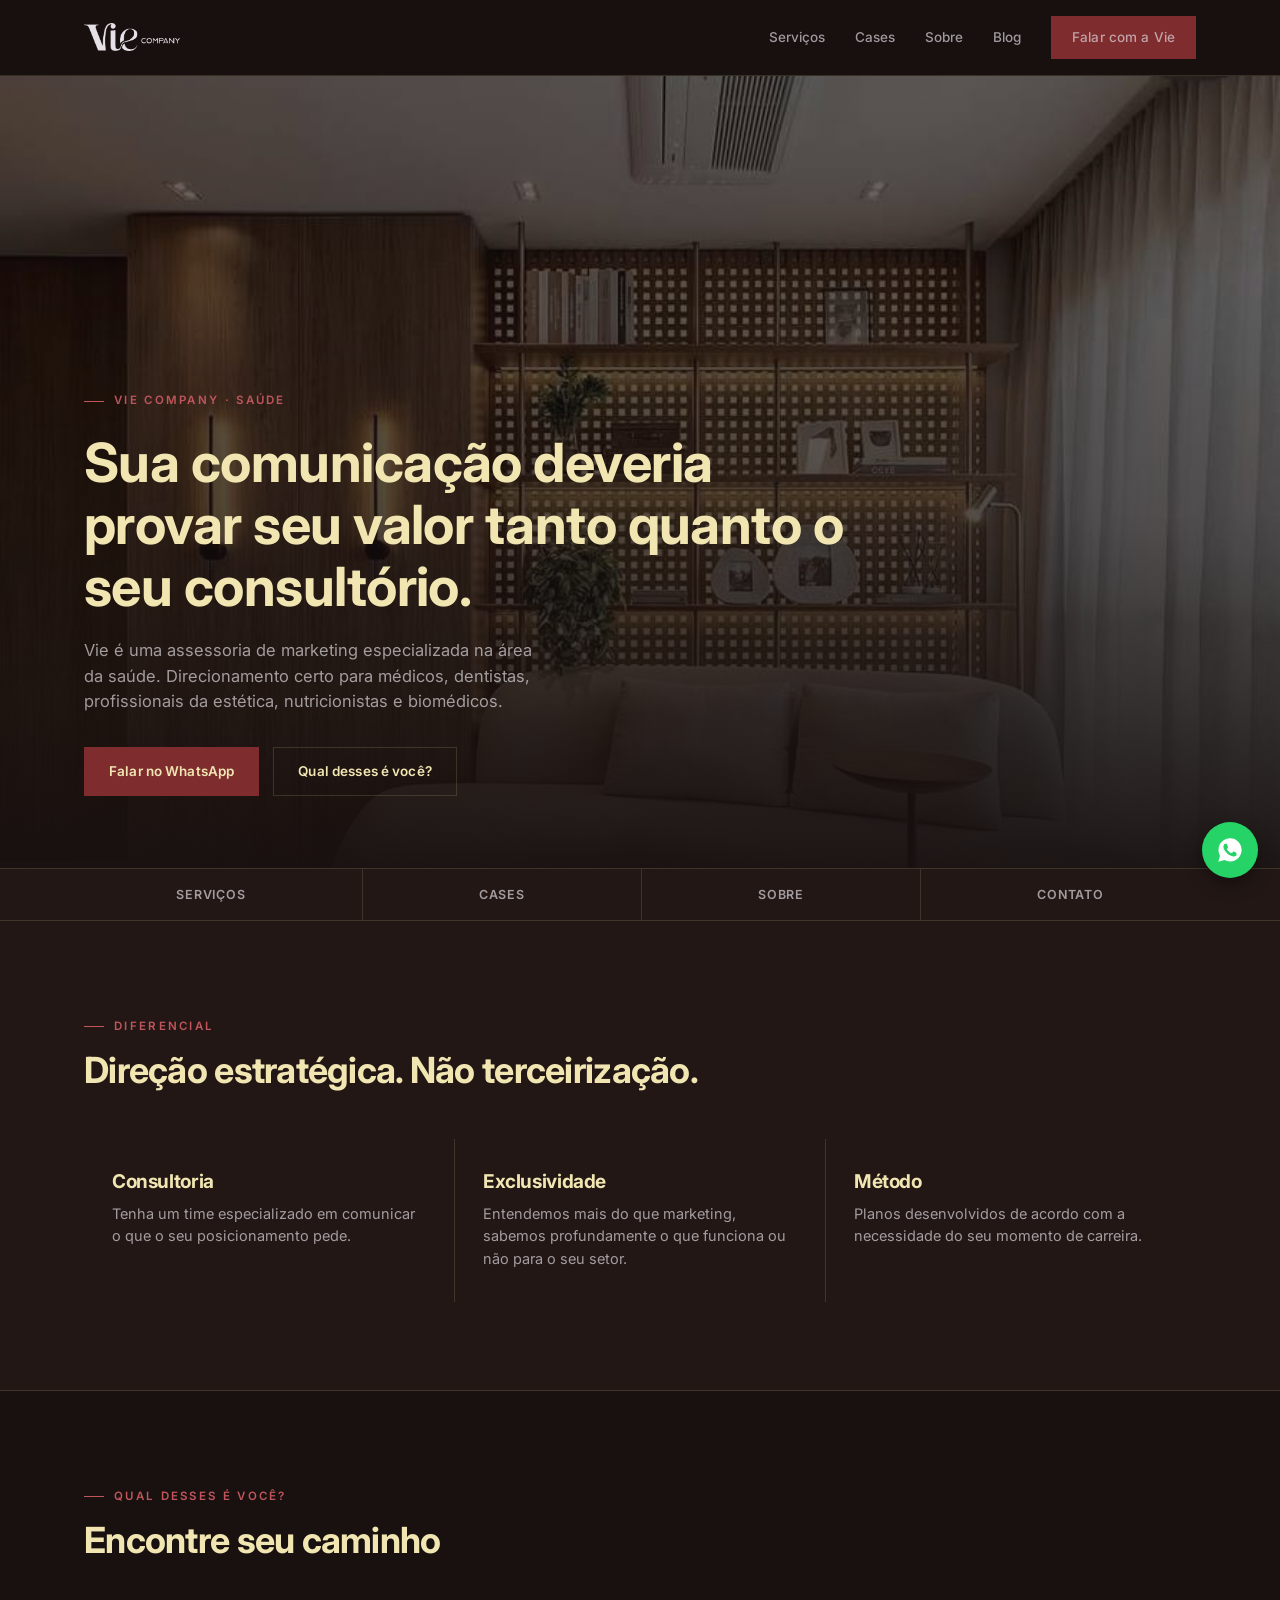
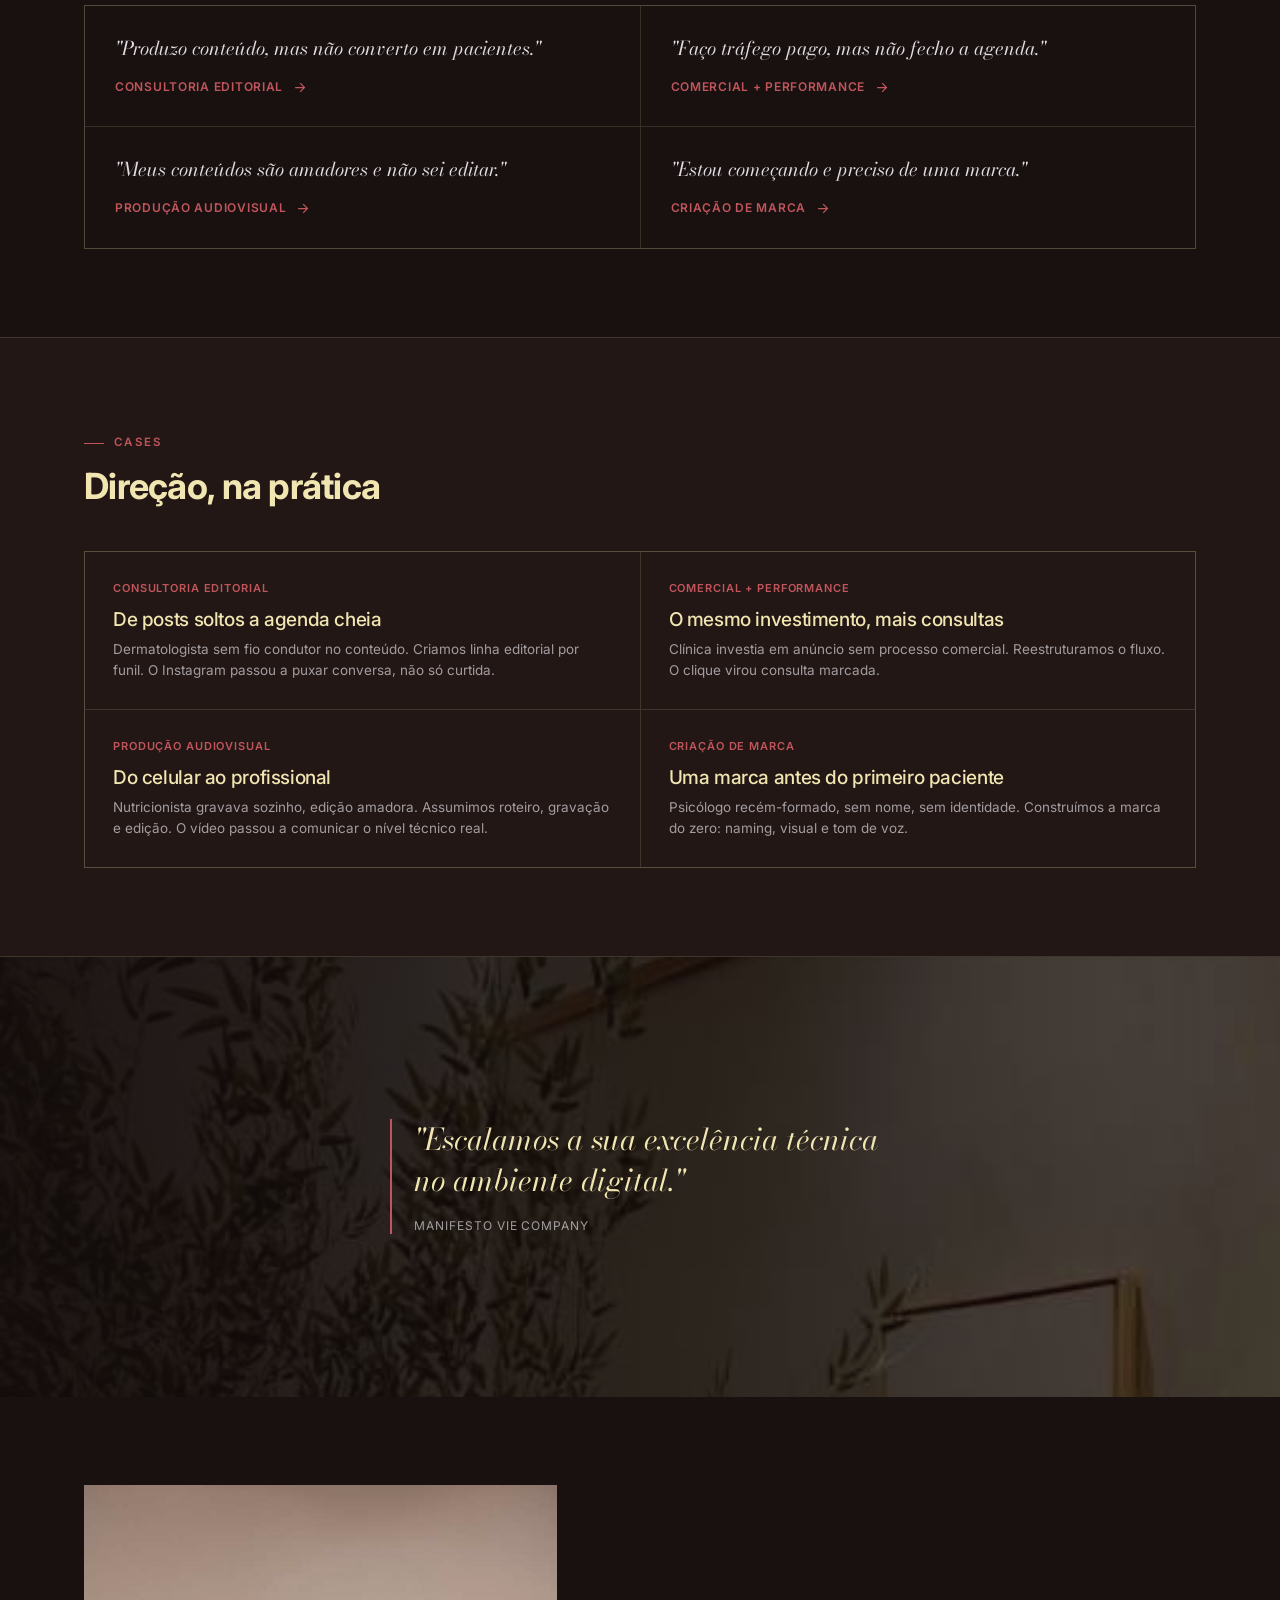
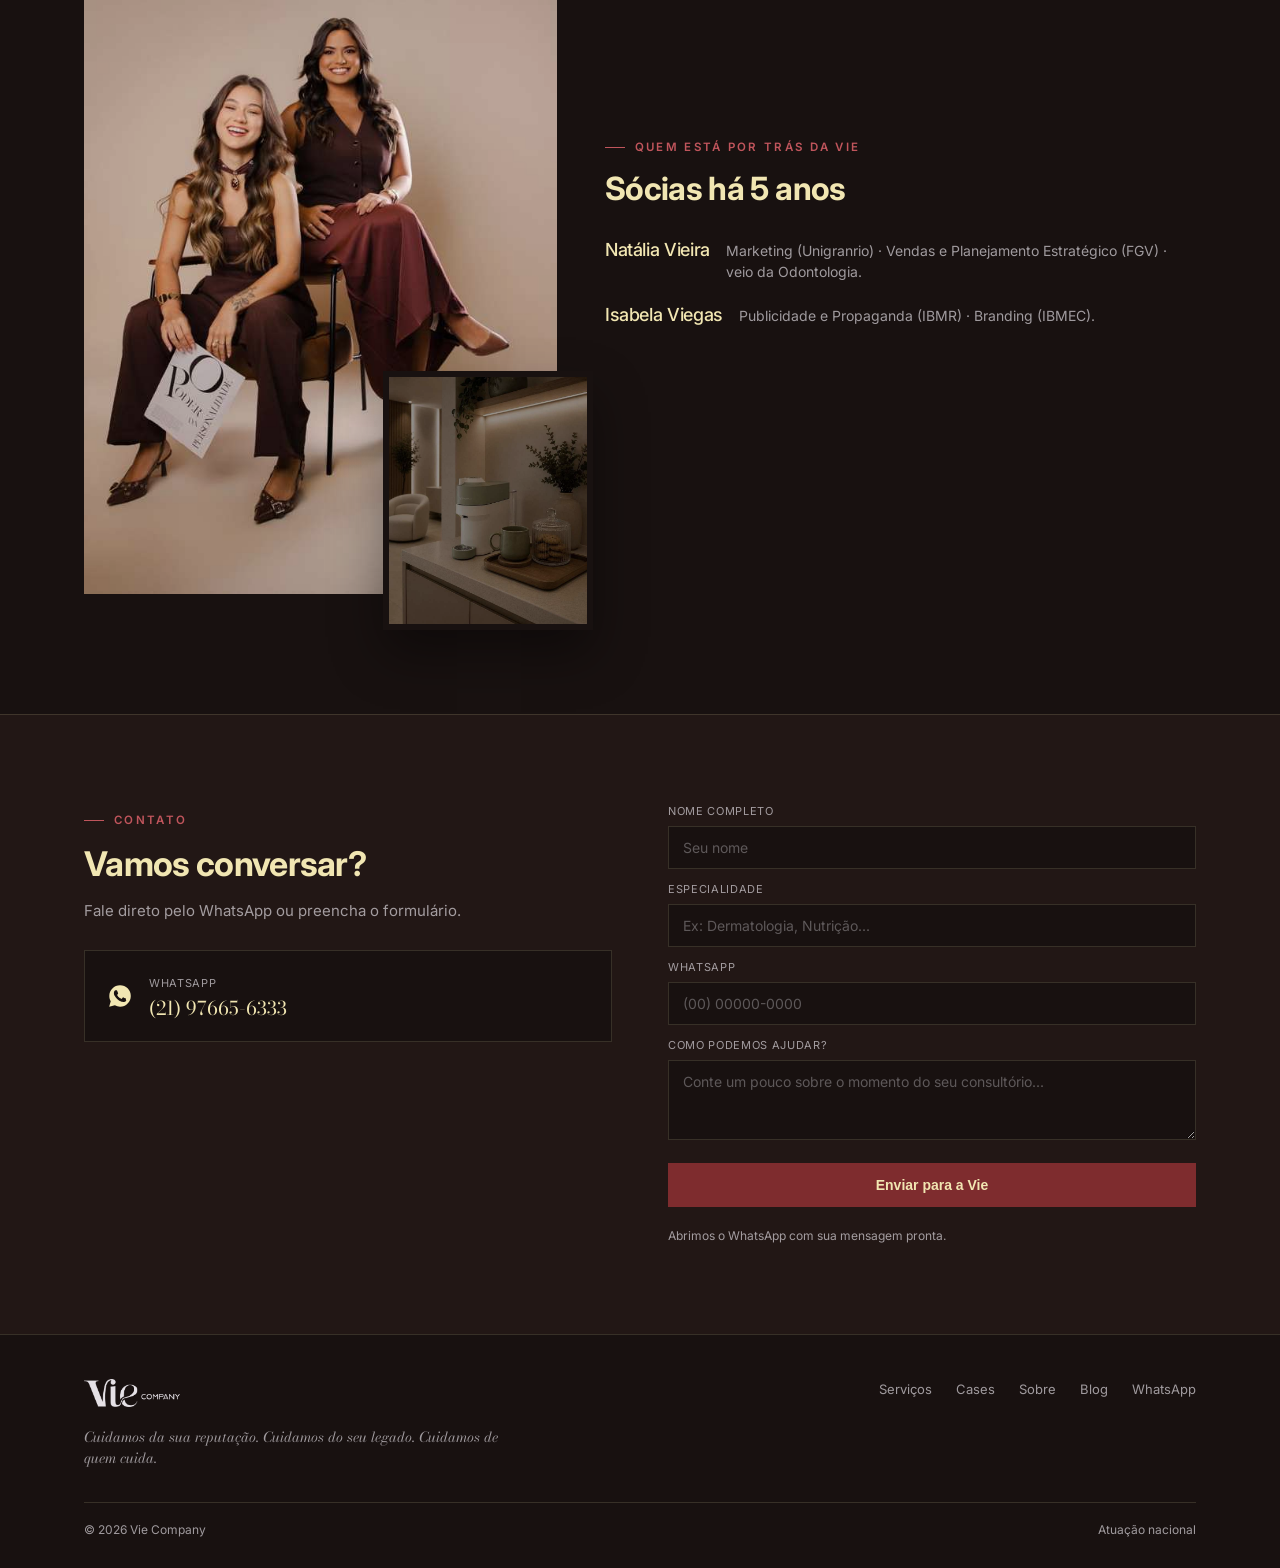
==== index.html @ 02eb1bff "Revise site copy: remove em dashes, update Home/AV service text - Remove every em dash across the si" ====
<!DOCTYPE html>
<html lang="pt-BR">
<head>
<meta charset="UTF-8">
<meta name="viewport" content="width=device-width, initial-scale=1.0">
<title>Vie Company | Comunicação Estratégica para Profissionais da Saúde</title>
<meta name="description" content="Assessoria de comunicação exclusiva para médicos, dentistas, nutricionistas e psicólogos. Personal branding, consultoria editorial, produção audiovisual e criação de marca.">
<link rel="preconnect" href="https://fonts.googleapis.com">
<link rel="preconnect" href="https://fonts.gstatic.com" crossorigin>
<link href="https://fonts.googleapis.com/css2?family=Bodoni+Moda:ital,opsz,wght@0,6..96,400;0,6..96,500;0,6..96,600;0,6..96,700;1,6..96,500&family=Inter:wght@400;500;600;700&display=swap" rel="stylesheet">
<link rel="stylesheet" href="assets/css/style.css">
</head>
<body>

<header>
  <nav class="nav">
    <a href="#top" class="logo"><img src="assets/logo-horizontal-branco.png" alt="Vie Company" style="height:28px;width:auto;display:block;"></a>
    <div class="nav-links" id="navLinks">
      <a href="#diagnose">Serviços</a>
      <a href="#cases">Cases</a>
      <a href="#sobre">Sobre</a>
      <a href="blog.html">Blog</a>
      <a href="#contato" class="btn btn-primary nav-cta">Falar com a Vie</a>
    </div>
    <button class="menu-toggle" id="menuToggle" aria-label="Abrir menu">
      <span></span><span></span><span></span>
    </button>
  </nav>
</header>

<section class="hero" id="top">
  <div class="wrap">
    <div class="hero-eyebrow eyebrow">Vie Company · Saúde</div>
    <h1>Sua comunicação deveria provar seu valor tanto quanto o seu consultório.</h1>
    <p class="lede">Vie é uma assessoria de marketing especializada na área da saúde. Direcionamento certo para médicos, dentistas, profissionais da estética, nutricionistas e biomédicos.</p>
    <div class="hero-actions">
      <a href="https://wa.me/5521976656333" class="btn btn-primary" target="_blank" rel="noopener">Falar no WhatsApp</a>
      <a href="#diagnose" class="btn btn-ghost">Qual desses é você?</a>
    </div>
  </div>
</section>

<nav class="quicknav">
  <div class="wrap">
    <a href="#diagnose">Serviços</a>
    <a href="#cases">Cases</a>
    <a href="#sobre">Sobre</a>
    <a href="#contato">Contato</a>
  </div>
</nav>

<section class="differential" id="diferencial">
  <div class="wrap">
    <div class="diff-head">
      <span class="eyebrow">Diferencial</span>
      <h2>Direção estratégica. Não terceirização.</h2>
    </div>
    <div class="pillars">
      <div class="pillar">
        <h3>Consultoria</h3>
        <p>Tenha um time especializado em comunicar o que o seu posicionamento pede.</p>
      </div>
      <div class="pillar">
        <h3>Exclusividade</h3>
        <p>Entendemos mais do que marketing, sabemos profundamente o que funciona ou não para o seu setor.</p>
      </div>
      <div class="pillar">
        <h3>Método</h3>
        <p>Planos desenvolvidos de acordo com a necessidade do seu momento de carreira.</p>
      </div>
    </div>
  </div>
</section>

<section class="diagnose" id="diagnose">
  <div class="wrap">
    <div class="section-head">
      <span class="eyebrow">Qual desses é você?</span>
      <h2>Encontre seu caminho</h2>
    </div>
    <div class="path-grid">
      <a href="consultoria-editorial.html" class="path-card">
        <p class="quote">"Produzo conteúdo, mas não converto em pacientes."</p>
        <span class="arrow-to">Consultoria Editorial
          <svg viewBox="0 0 24 24" fill="none" stroke="currentColor" stroke-width="2"><path d="M5 12h14M13 5l7 7-7 7"/></svg>
        </span>
      </a>
      <a href="gestao-comercial-performance.html" class="path-card">
        <p class="quote">"Faço tráfego pago, mas não fecho a agenda."</p>
        <span class="arrow-to">Comercial + Performance
          <svg viewBox="0 0 24 24" fill="none" stroke="currentColor" stroke-width="2"><path d="M5 12h14M13 5l7 7-7 7"/></svg>
        </span>
      </a>
      <a href="producao-audiovisual.html" class="path-card">
        <p class="quote">"Meus conteúdos são amadores e não sei editar."</p>
        <span class="arrow-to">Produção Audiovisual
          <svg viewBox="0 0 24 24" fill="none" stroke="currentColor" stroke-width="2"><path d="M5 12h14M13 5l7 7-7 7"/></svg>
        </span>
      </a>
      <a href="criacao-de-marca.html" class="path-card">
        <p class="quote">"Estou começando e preciso de uma marca."</p>
        <span class="arrow-to">Criação de Marca
          <svg viewBox="0 0 24 24" fill="none" stroke="currentColor" stroke-width="2"><path d="M5 12h14M13 5l7 7-7 7"/></svg>
        </span>
      </a>
    </div>
  </div>
</section>

<section class="cases" id="cases">
  <div class="wrap">
    <div class="section-head">
      <span class="eyebrow">Cases</span>
      <h2>Direção, na prática</h2>
    </div>
    <div class="case-grid">
      <div class="case-card">
        <span class="tag">Consultoria Editorial</span>
        <h4>De posts soltos a agenda cheia</h4>
        <p>Dermatologista sem fio condutor no conteúdo. Criamos linha editorial por funil. O Instagram passou a puxar conversa, não só curtida.</p>
      </div>
      <div class="case-card">
        <span class="tag">Comercial + Performance</span>
        <h4>O mesmo investimento, mais consultas</h4>
        <p>Clínica investia em anúncio sem processo comercial. Reestruturamos o fluxo. O clique virou consulta marcada.</p>
      </div>
      <div class="case-card">
        <span class="tag">Produção Audiovisual</span>
        <h4>Do celular ao profissional</h4>
        <p>Nutricionista gravava sozinho, edição amadora. Assumimos roteiro, gravação e edição. O vídeo passou a comunicar o nível técnico real.</p>
      </div>
      <div class="case-card">
        <span class="tag">Criação de Marca</span>
        <h4>Uma marca antes do primeiro paciente</h4>
        <p>Psicólogo recém-formado, sem nome, sem identidade. Construímos a marca do zero: naming, visual e tom de voz.</p>
      </div>
    </div>
  </div>
</section>

<section class="ambiente">
  <div class="wrap">
    <div class="ambiente-content">
      <blockquote>
        "Escalamos a sua excelência técnica no ambiente digital."
        <cite>Manifesto Vie Company</cite>
      </blockquote>
    </div>
  </div>
</section>

<section class="sobre" id="sobre">
  <div class="wrap">
    <div class="sobre-grid">
      <div class="sobre-photo">
        <img src="assets/natalia-isabela.jpg" alt="Natália Vieira e Isabela Viegas, sócias da Vie Company">
        <div class="sobre-accent">
          <img src="assets/ambiente-bancada.jpg" alt="Ambiente de acolhimento com identidade Vie">
        </div>
      </div>
      <div class="sobre-text">
        <span class="eyebrow">Quem está por trás da Vie</span>
        <h2>Sócias há 5 anos</h2>
        <div class="founder">
          <h3>Natália Vieira</h3>
          <p>Marketing (Unigranrio) · Vendas e Planejamento Estratégico (FGV) · veio da Odontologia.</p>
        </div>
        <div class="founder">
          <h3>Isabela Viegas</h3>
          <p>Publicidade e Propaganda (IBMR) · Branding (IBMEC).</p>
        </div>
      </div>
    </div>
  </div>
</section>

<section class="contato" id="contato">
  <div class="wrap">
    <div class="contato-grid">
      <div>
        <span class="eyebrow">Contato</span>
        <h2 style="margin-top:14px;">Vamos conversar?</h2>
        <p class="lede">Fale direto pelo WhatsApp ou preencha o formulário.</p>
        <a href="https://wa.me/5521976656333" target="_blank" rel="noopener" class="wa-box">
          <svg width="26" height="26" viewBox="0 0 24 24" fill="var(--cream)"><path d="M12.04 2C6.58 2 2.13 6.45 2.13 11.91c0 1.75.46 3.45 1.32 4.95L2 22l5.28-1.39c1.45.79 3.08 1.21 4.76 1.21h.01c5.46 0 9.91-4.45 9.91-9.91 0-2.65-1.03-5.14-2.9-7.01A9.816 9.816 0 0012.04 2zm5.83 14.05c-.24.68-1.4 1.32-1.94 1.4-.5.08-1.12.11-1.8-.11-.42-.13-.95-.31-1.65-.6-2.9-1.25-4.79-4.17-4.94-4.36-.14-.19-1.18-1.57-1.18-3 0-1.43.75-2.13 1.02-2.42.26-.29.57-.36.76-.36.19 0 .38 0 .55.01.18.01.41-.07.64.49.24.58.81 2 .88 2.15.07.15.11.32.02.51-.09.19-.14.31-.27.48-.14.17-.29.37-.41.5-.14.14-.28.3-.12.58.16.28.71 1.17 1.52 1.89 1.05.94 1.93 1.23 2.21 1.37.28.14.44.11.6-.07.16-.18.68-.79.87-1.06.18-.27.36-.22.6-.13.24.09 1.53.72 1.79.85.26.13.43.19.5.3.06.11.06.65-.18 1.32z"/></svg>
          <div><span class="label">WhatsApp</span><br><span class="num">(21) 97665-6333</span></div>
        </a>
      </div>
      <form id="contactForm">
        <div class="field"><label for="nome">Nome completo</label><input type="text" id="nome" placeholder="Seu nome" required></div>
        <div class="field"><label for="especialidade">Especialidade</label><input type="text" id="especialidade" placeholder="Ex: Dermatologia, Nutrição..."></div>
        <div class="field"><label for="whatsapp">WhatsApp</label><input type="tel" id="whatsapp" placeholder="(00) 00000-0000" required></div>
        <div class="field"><label for="mensagem">Como podemos ajudar?</label><textarea id="mensagem" placeholder="Conte um pouco sobre o momento do seu consultório..."></textarea></div>
        <button type="submit" class="submit-btn">Enviar para a Vie</button>
        <p class="form-note">Abrimos o WhatsApp com sua mensagem pronta.</p>
      </form>
    </div>
  </div>
</section>

<footer>
  <div class="wrap">
    <div class="footer-grid">
      <div>
        <a href="#top" class="logo"><img src="assets/logo-horizontal-branco.png" alt="Vie Company" style="height:28px;width:auto;display:block;"></a>
        <p class="footer-manifesto">Cuidamos da sua reputação. Cuidamos do seu legado. Cuidamos de quem cuida.</p>
      </div>
      <div class="footer-links">
        <a href="#diagnose">Serviços</a>
        <a href="#cases">Cases</a>
        <a href="#sobre">Sobre</a>
        <a href="blog.html">Blog</a>
        <a href="https://wa.me/5521976656333" target="_blank" rel="noopener">WhatsApp</a>
      </div>
    </div>
    <div class="footer-bottom">
      <span>© 2026 Vie Company</span>
      <span>Atuação nacional</span>
    </div>
  </div>
</footer>

<a href="https://wa.me/5521976656333" target="_blank" rel="noopener" class="wa-float" aria-label="Falar no WhatsApp">
  <svg width="28" height="28" viewBox="0 0 24 24" fill="#fff"><path d="M12.04 2C6.58 2 2.13 6.45 2.13 11.91c0 1.75.46 3.45 1.32 4.95L2 22l5.28-1.39c1.45.79 3.08 1.21 4.76 1.21h.01c5.46 0 9.91-4.45 9.91-9.91 0-2.65-1.03-5.14-2.9-7.01A9.816 9.816 0 0012.04 2zm5.83 14.05c-.24.68-1.4 1.32-1.94 1.4-.5.08-1.12.11-1.8-.11-.42-.13-.95-.31-1.65-.6-2.9-1.25-4.79-4.17-4.94-4.36-.14-.19-1.18-1.57-1.18-3 0-1.43.75-2.13 1.02-2.42.26-.29.57-.36.76-.36.19 0 .38 0 .55.01.18.01.41-.07.64.49.24.58.81 2 .88 2.15.07.15.11.32.02.51-.09.19-.14.31-.27.48-.14.17-.29.37-.41.5-.14.14-.28.3-.12.58.16.28.71 1.17 1.52 1.89 1.05.94 1.93 1.23 2.21 1.37.28.14.44.11.6-.07.16-.18.68-.79.87-1.06.18-.27.36-.22.6-.13.24.09 1.53.72 1.79.85.26.13.43.19.5.3.06.11.06.65-.18 1.32z"/></svg>
</a>

<script src="assets/js/main.js"></script>

</body>
</html>
---- assets/css/style.css ----
/* ==========================================================================
   Vie Company: Design System compartilhado
   Paleta, tipografia, header/footer e componentes reutilizados em todas
   as páginas do site. Ver Manual de Branding para referência de cores.
   ========================================================================== */

:root{
  --bg:#181110;
  --surface:#221715;
  --surface-2:#2B1C19;
  --wine:#7E2C2E;
  --terracotta:#8D3F22;
  --accent:#C0555C;
  --cream:#F1E6B2;
  --offwhite:#E0DCE1;
  --muted:rgba(224,220,225,.68);
  --hair:rgba(241,230,178,.14);
}
*{margin:0;padding:0;box-sizing:border-box;}
html{scroll-behavior:smooth;}
body{
  font-family:'Inter',sans-serif;
  color:var(--offwhite);
  background:var(--bg);
  line-height:1.55;
  -webkit-font-smoothing:antialiased;
}
a{color:inherit;text-decoration:none;}
a:focus-visible,button:focus-visible,input:focus-visible,textarea:focus-visible{outline:2px solid var(--accent);outline-offset:2px;}
img{max-width:100%;display:block;}
.wrap{max-width:1160px;margin:0 auto;padding:0 24px;}
h1,h2,h3,h4{font-family:'Inter',sans-serif;font-weight:700;letter-spacing:-.02em;line-height:1.15;color:var(--cream);}
.eyebrow{
  font-family:'Inter',sans-serif;font-size:11.5px;letter-spacing:.2em;text-transform:uppercase;
  color:var(--accent);font-weight:600;display:inline-flex;align-items:center;gap:10px;
}
.eyebrow::before{content:'';width:20px;height:1px;background:var(--accent);display:inline-block;}

/* HEADER */
header{
  position:sticky;top:0;z-index:50;
  background:rgba(24,17,16,.85);
  backdrop-filter:blur(10px);
  border-bottom:1px solid var(--hair);
}
.nav{display:flex;align-items:center;justify-content:space-between;padding:16px 24px;max-width:1160px;margin:0 auto;}
.logo{display:flex;align-items:baseline;gap:8px;font-family:'Bodoni Moda',serif;font-size:24px;font-weight:600;color:var(--cream);}
.logo span{color:var(--accent);}
.logo .company{font-family:'Inter',sans-serif;font-size:10px;font-weight:600;letter-spacing:.16em;text-transform:uppercase;color:var(--muted);position:relative;top:1px;}
.nav-links{display:flex;gap:30px;align-items:center;}
.nav-links a{font-size:13.5px;font-weight:500;color:var(--muted);transition:color .2s;}
.nav-links a:hover{color:var(--cream);}
.btn{display:inline-flex;align-items:center;gap:8px;padding:13px 24px;font-weight:600;font-size:13.5px;transition:all .25s ease;border:1px solid transparent;cursor:pointer;letter-spacing:.01em;}
.btn-primary{background:var(--wine);color:var(--cream);}
.btn-primary:hover{background:var(--accent);}
.btn-ghost{border-color:var(--hair);color:var(--cream);}
.btn-ghost:hover{border-color:var(--accent);background:rgba(192,85,92,.08);}
.nav-cta{padding:10px 20px;font-size:12.5px;}
.menu-toggle{display:none;background:none;border:none;cursor:pointer;padding:8px;}
.menu-toggle span{display:block;width:22px;height:2px;background:var(--cream);margin:5px 0;}

/* HERO (home) */
.hero{
  position:relative;
  min-height:88vh;
  display:flex;align-items:flex-end;
  padding:64px 0 72px;
  background-image:linear-gradient(180deg, rgba(24,17,16,.35) 0%, rgba(24,17,16,.55) 55%, rgba(24,17,16,.96) 100%), url('../ambiente-sofa.jpg');
  background-size:cover;background-position:center 25%;
}
.hero .wrap{position:relative;z-index:2;width:100%;}
.hero-eyebrow{margin-bottom:22px;}
.hero h1{font-size:clamp(32px,5.4vw,54px);max-width:780px;letter-spacing:-.01em;}
.hero .lede{max-width:460px;font-size:16.5px;color:var(--muted);margin:20px 0 32px;}
.hero-actions{display:flex;gap:14px;flex-wrap:wrap;}

.quicknav{border-top:1px solid var(--hair);border-bottom:1px solid var(--hair);background:var(--surface);}
.quicknav .wrap{display:flex;overflow-x:auto;gap:0;padding:0;}
.quicknav a{
  flex:1 1 auto;white-space:nowrap;
  padding:16px 22px;font-size:12.5px;font-weight:600;letter-spacing:.06em;text-transform:uppercase;
  color:var(--muted);border-right:1px solid var(--hair);text-align:center;transition:color .2s, background .2s;
}
.quicknav a:last-child{border-right:none;}
.quicknav a:hover{color:var(--cream);background:rgba(241,230,178,.04);}

/* DIFFERENTIAL */
.differential{
  position:relative;padding:88px 0;
  background:var(--surface);
  border-bottom:1px solid var(--hair);
}
.diff-head{max-width:640px;margin-bottom:48px;}
.diff-head h2{font-size:clamp(26px,4vw,36px);margin-top:14px;}
.pillars{display:grid;grid-template-columns:repeat(3,1fr);gap:1px;background:var(--hair);}
.pillar{background:var(--surface);padding:32px 28px;}
.pillar h3{font-size:19px;color:var(--cream);margin-bottom:10px;}
.pillar p{font-size:14.5px;color:var(--muted);}

/* QUAL DESSES / SEÇÃO DE ESCOLHA */
.diagnose{padding:88px 0;background:var(--bg);}
.section-head{max-width:600px;margin-bottom:44px;}
.section-head h2{font-size:clamp(26px,4vw,36px);margin-top:14px;}
.path-grid{display:grid;grid-template-columns:1fr 1fr;gap:1px;background:var(--hair);border:1px solid var(--hair);}
.path-card{background:var(--bg);padding:30px;transition:background .25s;display:flex;flex-direction:column;gap:16px;}
.path-card:hover{background:var(--surface);}
.path-card .quote{font-family:'Bodoni Moda',serif;font-size:19px;font-style:italic;color:var(--offwhite);line-height:1.35;}
.path-card .arrow-to{display:flex;align-items:center;gap:9px;font-size:12px;font-weight:600;letter-spacing:.06em;text-transform:uppercase;color:var(--accent);margin-top:auto;}
.path-card .arrow-to svg{width:15px;height:15px;transition:transform .2s;}
.path-card:hover .arrow-to svg{transform:translateX(4px);}

/* CASES */
.cases{background:var(--surface);padding:88px 0;border-top:1px solid var(--hair);border-bottom:1px solid var(--hair);}
.case-grid{display:grid;grid-template-columns:repeat(2,1fr);gap:1px;background:var(--hair);border:1px solid var(--hair);}
.case-card{background:var(--surface);padding:28px;}
.case-card .tag{font-size:11px;font-weight:600;letter-spacing:.08em;text-transform:uppercase;color:var(--accent);margin-bottom:12px;display:block;}
.case-card h4{font-size:19px;color:var(--cream);margin-bottom:8px;font-weight:500;}
.case-card p{font-size:13.5px;color:var(--muted);}

/* AMBIENTE (citação / manifesto) */
.ambiente{
  position:relative;min-height:440px;display:flex;align-items:center;padding:80px 0;
  background-image:linear-gradient(90deg, rgba(20,13,12,.88) 0%, rgba(20,13,12,.6) 55%, rgba(20,13,12,.25) 100%), url('../ambiente-oliveira.jpg');
  background-size:cover;background-position:center 25%;
}
.ambiente-content{max-width:500px;}
.ambiente blockquote{font-family:'Bodoni Moda',serif;font-style:italic;font-size:clamp(22px,3.2vw,30px);color:var(--cream);line-height:1.35;border-left:2px solid var(--accent);padding-left:22px;}
.ambiente cite{display:block;margin-top:18px;font-style:normal;font-family:'Inter',sans-serif;font-size:12px;letter-spacing:.08em;text-transform:uppercase;color:var(--muted);}

/* SOBRE */
.sobre{padding:88px 0 120px;background:var(--bg);}
.sobre-grid{display:grid;grid-template-columns:0.8fr 1fr;gap:48px;align-items:center;}
.sobre-photo{position:relative;}
.sobre-photo > img{filter:sepia(6%) saturate(90%) brightness(.96);}
.sobre-text h2{font-size:clamp(24px,3.6vw,32px);margin:14px 0 32px;}
.founder{margin-bottom:22px;display:flex;gap:16px;align-items:baseline;flex-wrap:wrap;}
.founder h3{font-size:18px;color:var(--cream);font-weight:500;white-space:nowrap;}
.founder p{font-size:14px;color:var(--muted);margin:0;flex:1 1 260px;}
.sobre-accent{
  position:absolute;right:-36px;bottom:-36px;z-index:2;
  width:52%;max-width:210px;overflow:hidden;
  border:6px solid var(--bg);box-shadow:0 24px 48px rgba(0,0,0,.4);
}
.sobre-accent img{filter:sepia(4%) saturate(88%) brightness(.92);}

/* CONTATO */
.contato{background:var(--surface);padding:88px 0;border-top:1px solid var(--hair);}
.contato-grid{display:grid;grid-template-columns:1fr 1fr;gap:56px;}
.contato h2{font-size:clamp(26px,4vw,34px);}
.contato .lede{color:var(--muted);margin:16px 0 28px;max-width:420px;font-size:15px;}
.wa-box{display:flex;align-items:center;gap:16px;background:var(--bg);border:1px solid var(--hair);padding:18px 22px;margin-bottom:14px;}
.wa-box .num{font-family:'Bodoni Moda',serif;font-size:19px;color:var(--cream);}
.wa-box .label{font-size:11px;color:var(--muted);text-transform:uppercase;letter-spacing:.06em;}

form{display:grid;gap:12px;}
.field label{font-size:11px;text-transform:uppercase;letter-spacing:.06em;color:var(--muted);display:block;margin-bottom:6px;}
.field input,.field textarea{width:100%;padding:12px 14px;background:var(--bg);border:1px solid var(--hair);color:var(--offwhite);font-family:'Inter',sans-serif;font-size:14px;}
.field textarea{resize:vertical;min-height:80px;}
.field input::placeholder,.field textarea::placeholder{color:rgba(224,220,225,.35);}
.submit-btn{background:var(--wine);color:var(--cream);border:none;padding:14px 24px;font-weight:600;font-size:14px;cursor:pointer;margin-top:4px;transition:background .2s;}
.submit-btn:hover{background:var(--accent);}
.form-note{font-size:12px;color:var(--muted);margin-top:8px;}

/* FOOTER */
footer{padding:44px 0 28px;background:var(--bg);border-top:1px solid var(--hair);}
.footer-grid{display:flex;justify-content:space-between;align-items:flex-start;flex-wrap:wrap;gap:24px;}
.footer-links{display:flex;gap:24px;flex-wrap:wrap;}
.footer-links a{font-size:13px;color:var(--muted);}
.footer-links a:hover{color:var(--cream);}
.footer-manifesto{margin-top:20px;font-family:'Bodoni Moda',serif;font-style:italic;font-size:14px;color:var(--muted);max-width:440px;}
.footer-bottom{margin-top:32px;padding-top:18px;border-top:1px solid var(--hair);font-size:12px;color:var(--muted);display:flex;justify-content:space-between;flex-wrap:wrap;gap:8px;}

.wa-float{position:fixed;bottom:22px;right:22px;z-index:60;background:#25D366;color:#fff;width:56px;height:56px;border-radius:50%;display:flex;align-items:center;justify-content:center;box-shadow:0 6px 18px rgba(0,0,0,.35);transition:transform .2s;}
.wa-float:hover{transform:scale(1.08);}

/* ==========================================================================
   PÁGINAS DE SERVIÇO (consultoria, comercial, audiovisual, marca)
   ========================================================================== */
.service-hero{
  position:relative;padding:150px 0 72px;background:var(--surface);
  border-bottom:1px solid var(--hair);
  background-image:
    linear-gradient(180deg, rgba(24,17,16,.55) 0%, rgba(24,17,16,.88) 100%),
    repeating-linear-gradient(90deg, rgba(241,230,178,.05) 0px, rgba(241,230,178,.05) 1px, transparent 1px, transparent 26px);
}
.service-hero .quote{
  font-family:'Inter',sans-serif;font-weight:700;letter-spacing:-.02em;color:var(--cream);
  font-size:clamp(24px,3.6vw,34px);max-width:760px;line-height:1.25;margin:18px 0 20px;
}
.service-hero .lede{max-width:480px;font-size:16px;color:var(--muted);margin-bottom:32px;}

.service-block{padding:80px 0;background:var(--bg);border-bottom:1px solid var(--hair);}
.service-block.alt{background:var(--surface);}
.service-block-head{max-width:600px;margin-bottom:40px;}
.service-block-head h2{font-size:clamp(24px,3.4vw,32px);margin-top:14px;}
.service-block-head p{color:var(--muted);font-size:15px;margin-top:12px;max-width:520px;}

.service-steps{display:grid;grid-template-columns:repeat(3,1fr);gap:1px;background:var(--hair);border:1px solid var(--hair);}
.service-step{background:var(--bg);padding:30px 26px;}
.service-block.alt .service-step{background:var(--surface);}
.service-step .num{font-family:'Bodoni Moda',serif;color:var(--accent);font-size:14px;display:block;margin-bottom:14px;}
.service-step h3{font-size:18px;margin-bottom:8px;}
.service-step p{font-size:14px;color:var(--muted);}

.service-list{display:grid;gap:1px;background:var(--hair);border:1px solid var(--hair);}
.service-list-item{background:var(--bg);padding:22px 26px;display:flex;gap:20px;align-items:baseline;}
.service-block.alt .service-list-item{background:var(--surface);}
.service-list-item h4{font-size:16.5px;color:var(--cream);font-weight:500;flex:0 0 220px;}
.service-list-item p{font-size:14px;color:var(--muted);}

.service-case{
  background:var(--surface);border:1px solid var(--hair);padding:36px;max-width:640px;
}
.service-case .tag{font-size:11px;font-weight:600;letter-spacing:.08em;text-transform:uppercase;color:var(--accent);margin-bottom:12px;display:block;}
.service-case h4{font-size:20px;color:var(--cream);margin-bottom:10px;font-weight:500;}
.service-case p{font-size:14.5px;color:var(--muted);}

.final-cta{
  padding:84px 0;text-align:center;background:var(--surface);
  border-bottom:1px solid var(--hair);
}
.final-cta h2{font-size:clamp(24px,3.6vw,32px);margin-bottom:16px;}
.final-cta p{color:var(--muted);max-width:440px;margin:0 auto 30px;font-size:15px;}
.final-cta .btn{margin:0 auto;}

/* ==========================================================================
   BLOG
   ========================================================================== */
.blog-hero{padding:150px 0 64px;background:var(--surface);border-bottom:1px solid var(--hair);}
.blog-hero .lede{max-width:480px;color:var(--muted);font-size:16px;margin-top:16px;}

.blog-topics{padding:80px 0;background:var(--bg);}
.topic-grid{display:grid;grid-template-columns:repeat(3,1fr);gap:1px;background:var(--hair);border:1px solid var(--hair);}
.topic-card{background:var(--bg);padding:30px 26px;}
.topic-card .stage{font-size:11px;font-weight:600;letter-spacing:.08em;text-transform:uppercase;color:var(--accent);margin-bottom:14px;display:block;}
.topic-card h3{font-size:18px;margin-bottom:12px;}
.topic-card ul{list-style:none;display:grid;gap:8px;}
.topic-card li{font-size:13.5px;color:var(--muted);padding-left:14px;position:relative;}
.topic-card li::before{content:'•';position:absolute;left:0;color:var(--accent);}

.blog-empty{padding:0 0 88px;background:var(--bg);}
.blog-empty-box{border:1px solid var(--hair);padding:48px;text-align:center;max-width:560px;margin:0 auto;}
.blog-empty-box h3{font-size:20px;margin-bottom:12px;}
.blog-empty-box p{color:var(--muted);font-size:14.5px;margin-bottom:24px;}

/* ==========================================================================
   RESPONSIVO
   ========================================================================== */
@media (max-width:1024px){
  .pillars{grid-template-columns:1fr;}
  .path-grid{grid-template-columns:1fr;}
  .case-grid{grid-template-columns:1fr;}
  .service-steps{grid-template-columns:1fr;}
  .topic-grid{grid-template-columns:1fr;}
}
@media (max-width:860px){
  .nav-links{position:fixed;top:64px;left:0;right:0;background:var(--surface);flex-direction:column;align-items:flex-start;padding:22px 24px;gap:18px;border-bottom:1px solid var(--hair);transform:translateY(-150%);transition:transform .3s;}
  .nav-links.open{transform:translateY(0);}
  .nav-links a.btn{width:100%;justify-content:center;}
  .menu-toggle{display:block;}
  .hero{min-height:78vh;padding:48px 0 56px;}
  .hero-actions .btn{flex:1 1 auto;justify-content:center;text-align:center;}
  .quicknav a{padding:14px 16px;font-size:11.5px;}
  .differential,.diagnose,.cases,.sobre,.contato{padding:56px 0;}
  .sobre-grid{grid-template-columns:1fr;gap:44px;}
  .sobre-photo{max-width:320px;margin:0 auto;}
  .sobre-accent{width:56%;max-width:170px;right:-20px;bottom:-32px;border-width:5px;}
  .contato-grid{grid-template-columns:1fr;gap:36px;}
  .ambiente{min-height:auto;padding:56px 0;background-position:center 15%;}
  .ambiente blockquote{font-size:21px;padding-left:16px;}
  .footer-grid{flex-direction:column;}
  .service-hero{padding:120px 0 56px;}
  .service-block{padding:56px 0;}
  .service-list-item{flex-direction:column;gap:8px;}
  .service-list-item h4{flex:none;}
  .blog-hero{padding:120px 0 48px;}
  .blog-topics{padding:56px 0;}
}
@media (max-width:420px){
  .wrap{padding:0 18px;}
  .nav{padding:14px 18px;}
  .hero-actions{flex-direction:column;}
  .hero-actions .btn{width:100%;}
}
@media (prefers-reduced-motion:reduce){
  html{scroll-behavior:auto;}
  *{transition:none!important;}
}
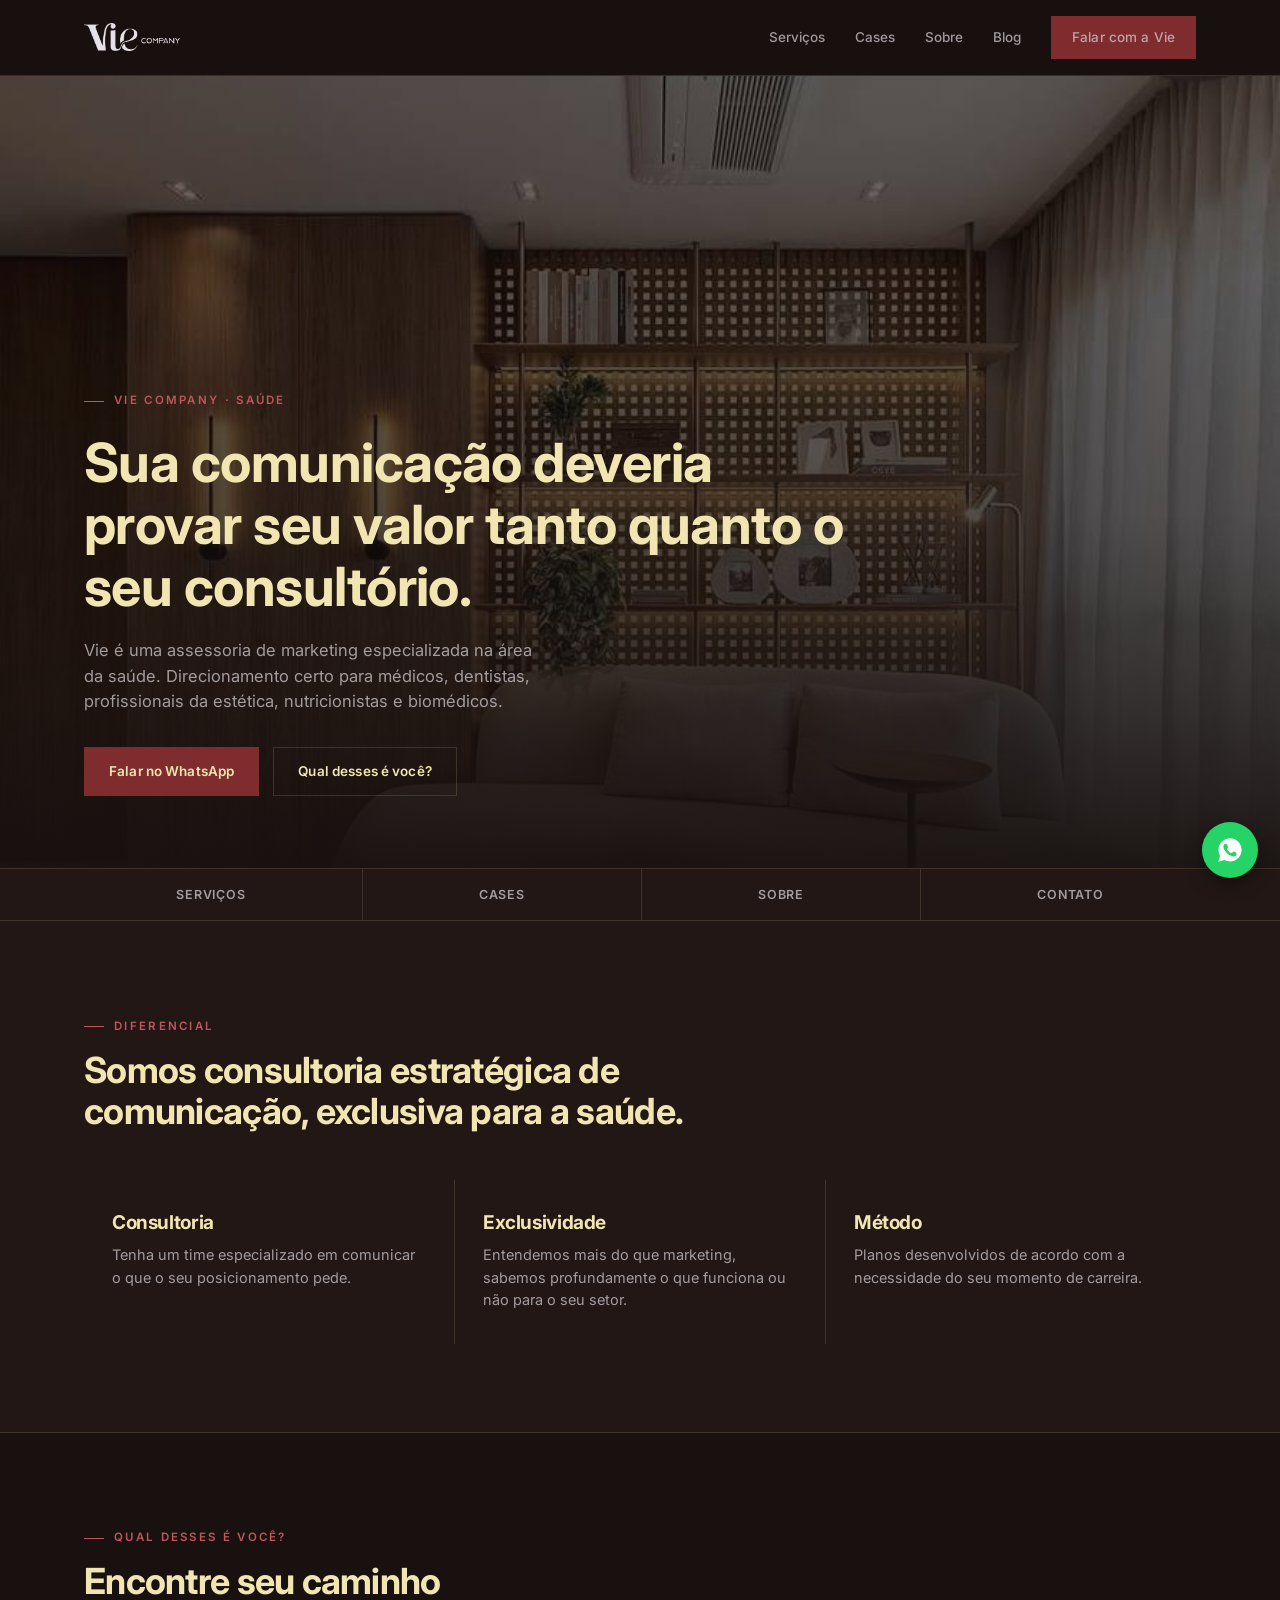
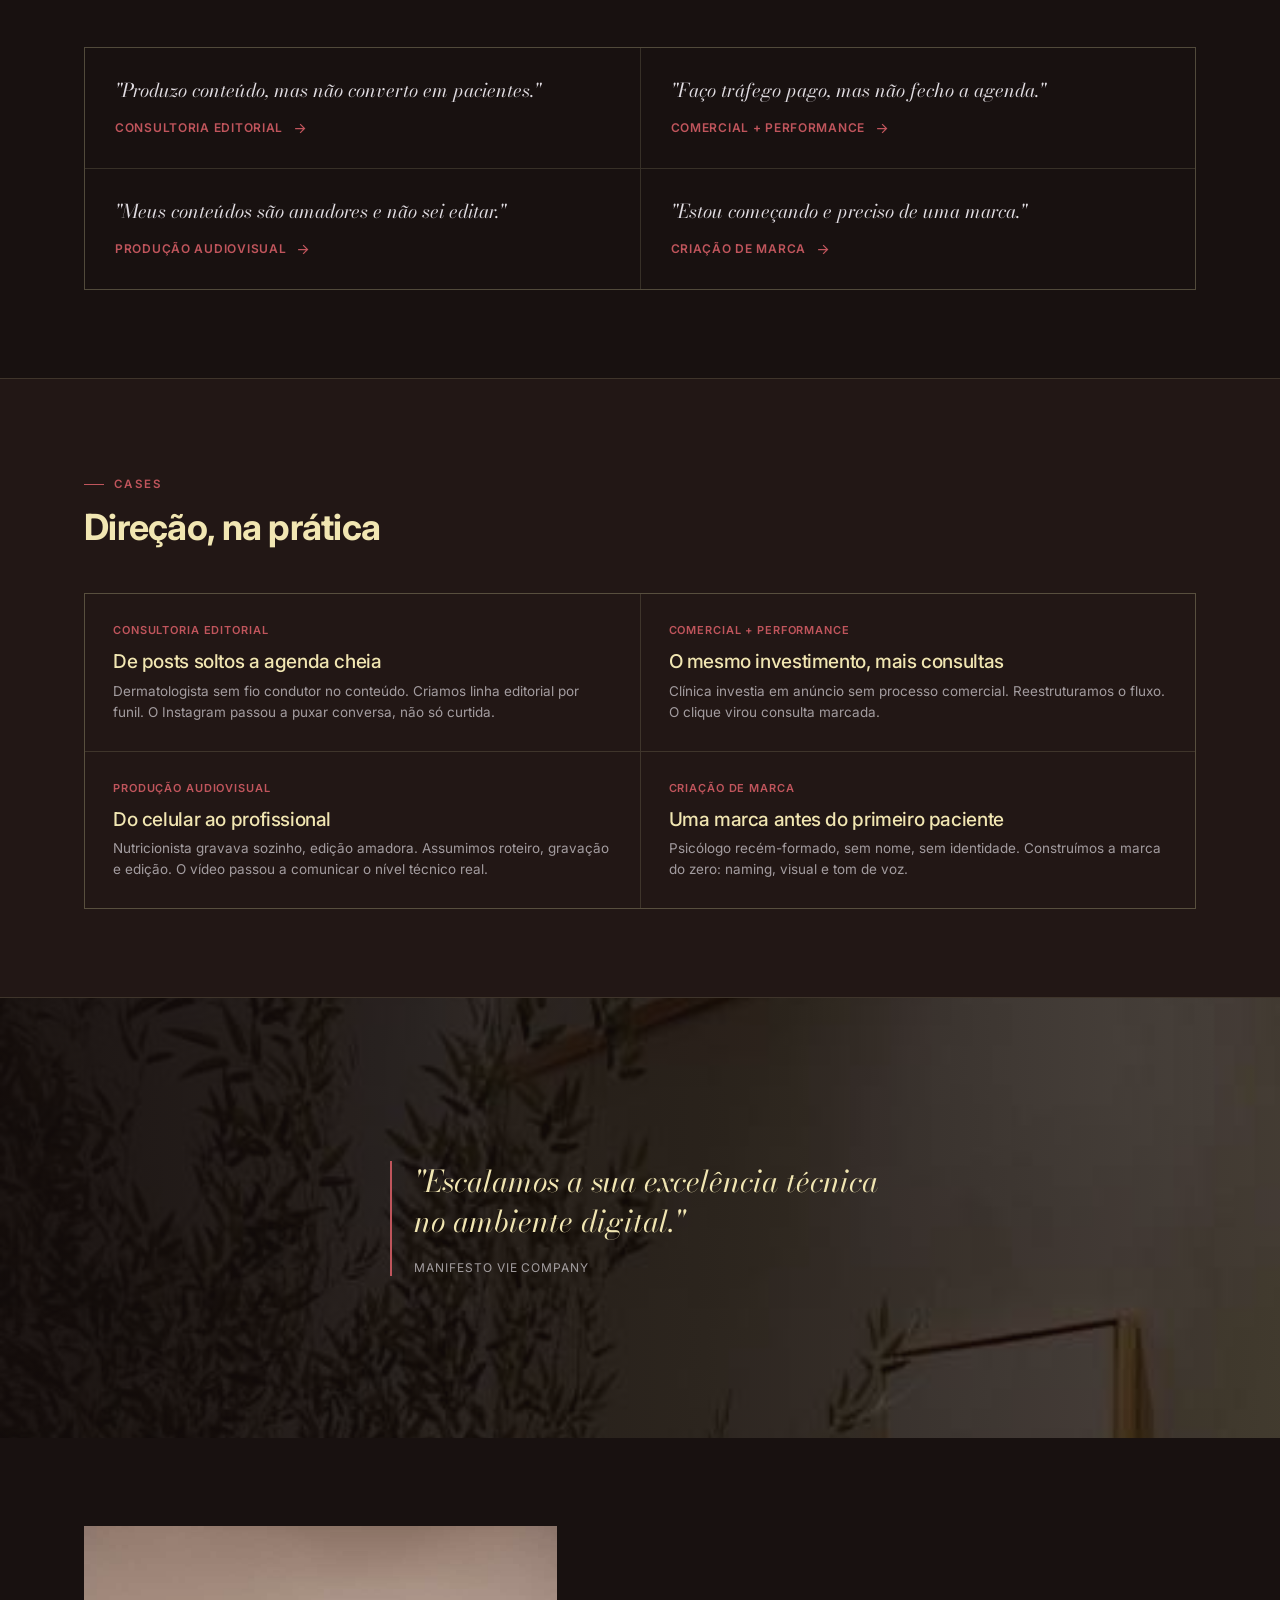
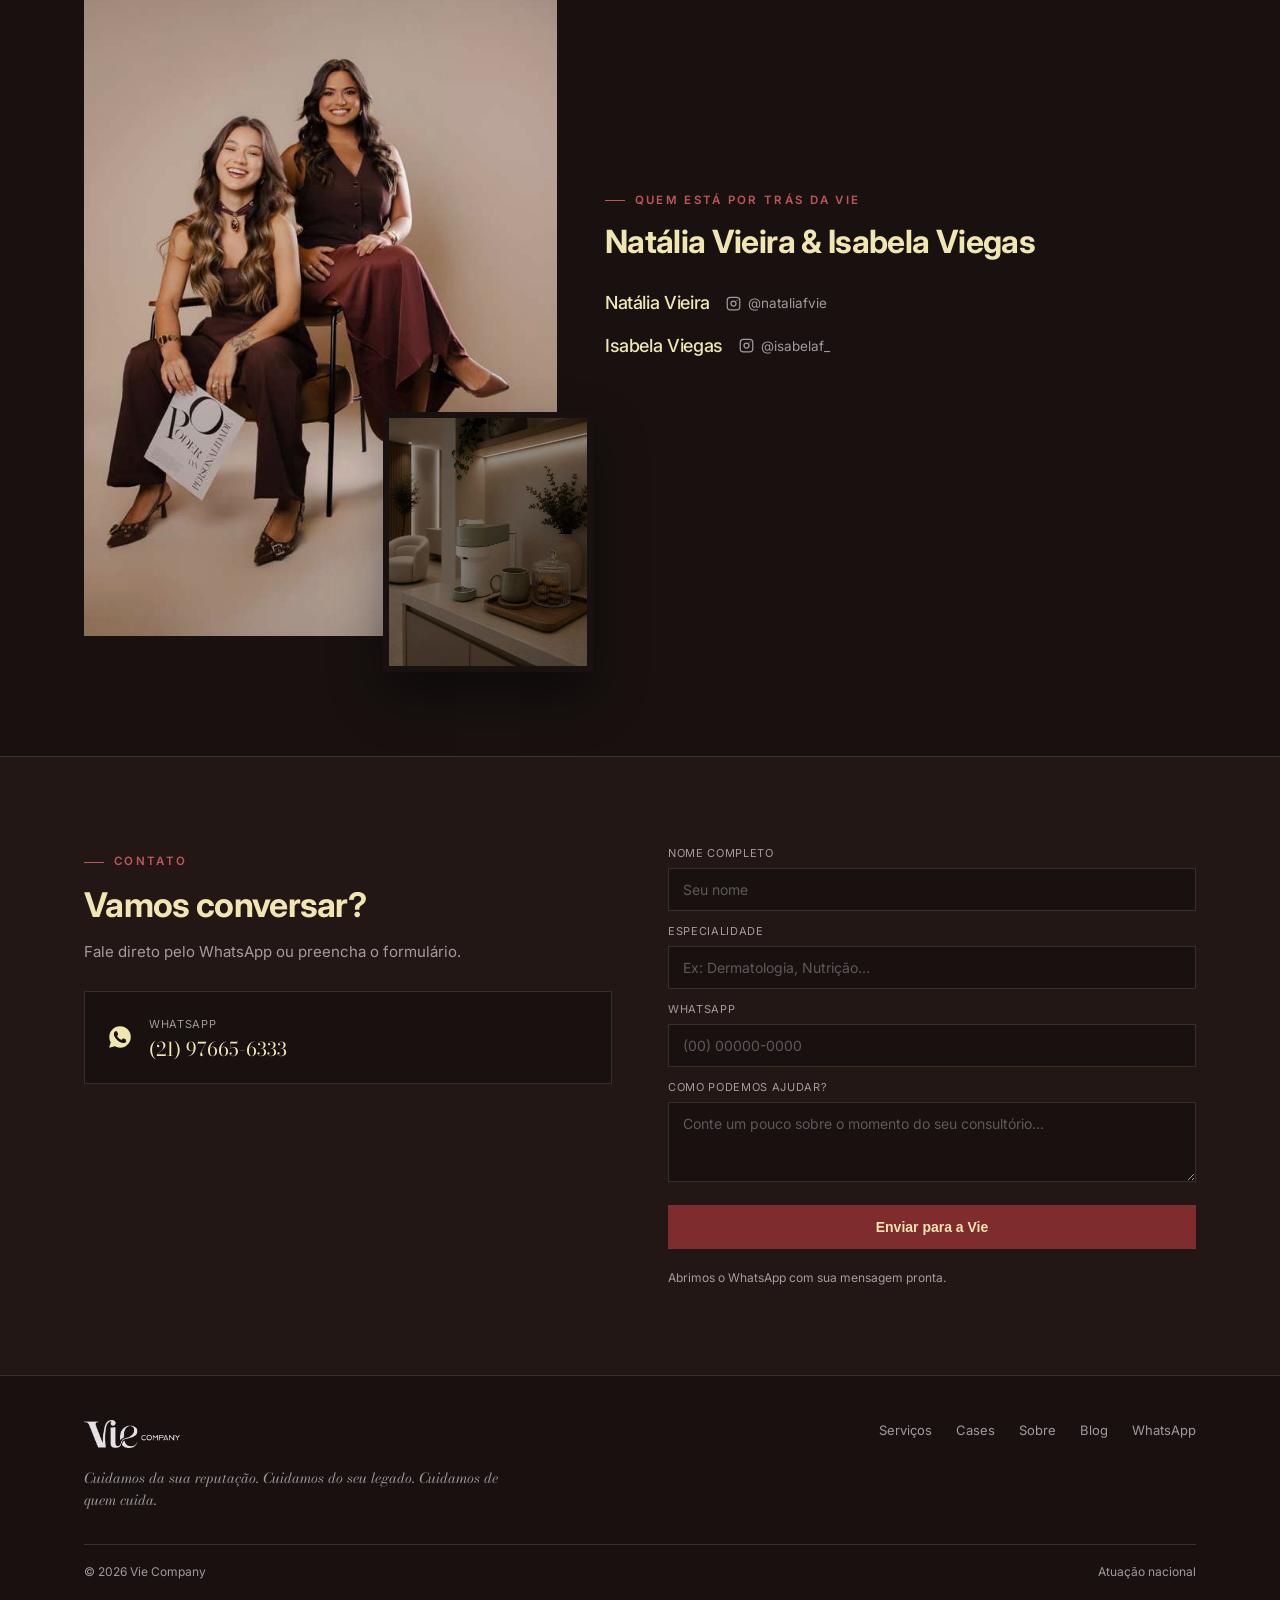
==== commit f5016706: "Address Isabela's feedback on Sobre and Diferencial sections - Sobre section: drop "Sócias há 5 anos" ====
--- a/index.html
+++ b/index.html
@@ -53,7 +53,7 @@
   <div class="wrap">
     <div class="diff-head">
       <span class="eyebrow">Diferencial</span>
-      <h2>Direção estratégica. Não terceirização.</h2>
+      <h2>Somos consultoria estratégica de comunicação, exclusiva para a saúde.</h2>
     </div>
     <div class="pillars">
       <div class="pillar">
@@ -160,14 +160,20 @@
       </div>
       <div class="sobre-text">
         <span class="eyebrow">Quem está por trás da Vie</span>
-        <h2>Sócias há 5 anos</h2>
+        <h2>Natália Vieira &amp; Isabela Viegas</h2>
         <div class="founder">
           <h3>Natália Vieira</h3>
-          <p>Marketing (Unigranrio) · Vendas e Planejamento Estratégico (FGV) · veio da Odontologia.</p>
+          <a href="https://www.instagram.com/nataliafvie" target="_blank" rel="noopener" class="founder-insta">
+            <svg width="15" height="15" viewBox="0 0 24 24" fill="none" stroke="currentColor" stroke-width="2"><rect x="2" y="2" width="20" height="20" rx="5"/><circle cx="12" cy="12" r="4"/><circle cx="17.5" cy="6.5" r="1" fill="currentColor" stroke="none"/></svg>
+            @nataliafvie
+          </a>
         </div>
         <div class="founder">
           <h3>Isabela Viegas</h3>
-          <p>Publicidade e Propaganda (IBMR) · Branding (IBMEC).</p>
+          <a href="https://www.instagram.com/isabelaf_" target="_blank" rel="noopener" class="founder-insta">
+            <svg width="15" height="15" viewBox="0 0 24 24" fill="none" stroke="currentColor" stroke-width="2"><rect x="2" y="2" width="20" height="20" rx="5"/><circle cx="12" cy="12" r="4"/><circle cx="17.5" cy="6.5" r="1" fill="currentColor" stroke="none"/></svg>
+            @isabelaf_
+          </a>
         </div>
       </div>
     </div>
--- a/assets/css/style.css
+++ b/assets/css/style.css
@@ -133,9 +133,11 @@
 .sobre-photo{position:relative;}
 .sobre-photo > img{filter:sepia(6%) saturate(90%) brightness(.96);}
 .sobre-text h2{font-size:clamp(24px,3.6vw,32px);margin:14px 0 32px;}
-.founder{margin-bottom:22px;display:flex;gap:16px;align-items:baseline;flex-wrap:wrap;}
+.founder{margin-bottom:22px;display:flex;gap:16px;align-items:center;flex-wrap:wrap;}
 .founder h3{font-size:18px;color:var(--cream);font-weight:500;white-space:nowrap;}
 .founder p{font-size:14px;color:var(--muted);margin:0;flex:1 1 260px;}
+.founder-insta{display:inline-flex;align-items:center;gap:7px;font-size:13.5px;color:var(--muted);transition:color .2s;}
+.founder-insta:hover{color:var(--accent);}
 .sobre-accent{
   position:absolute;right:-36px;bottom:-36px;z-index:2;
   width:52%;max-width:210px;overflow:hidden;
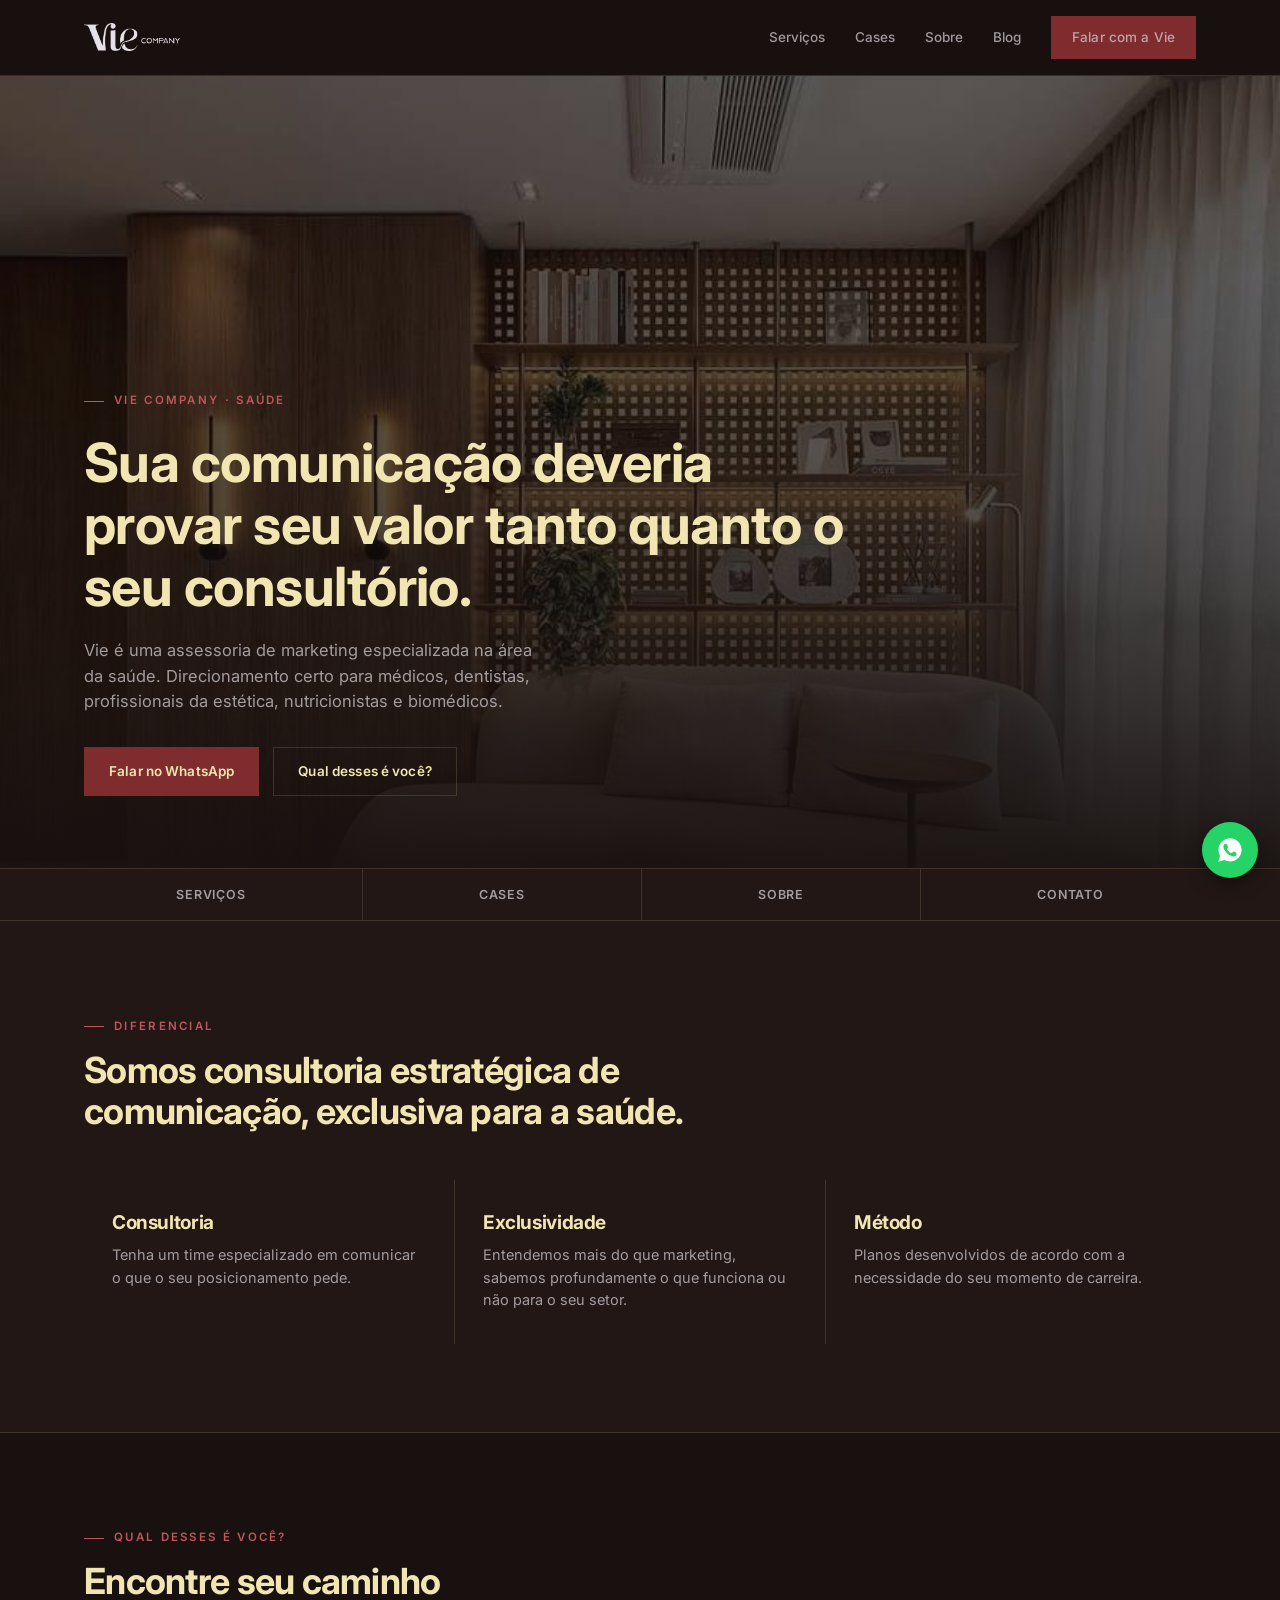
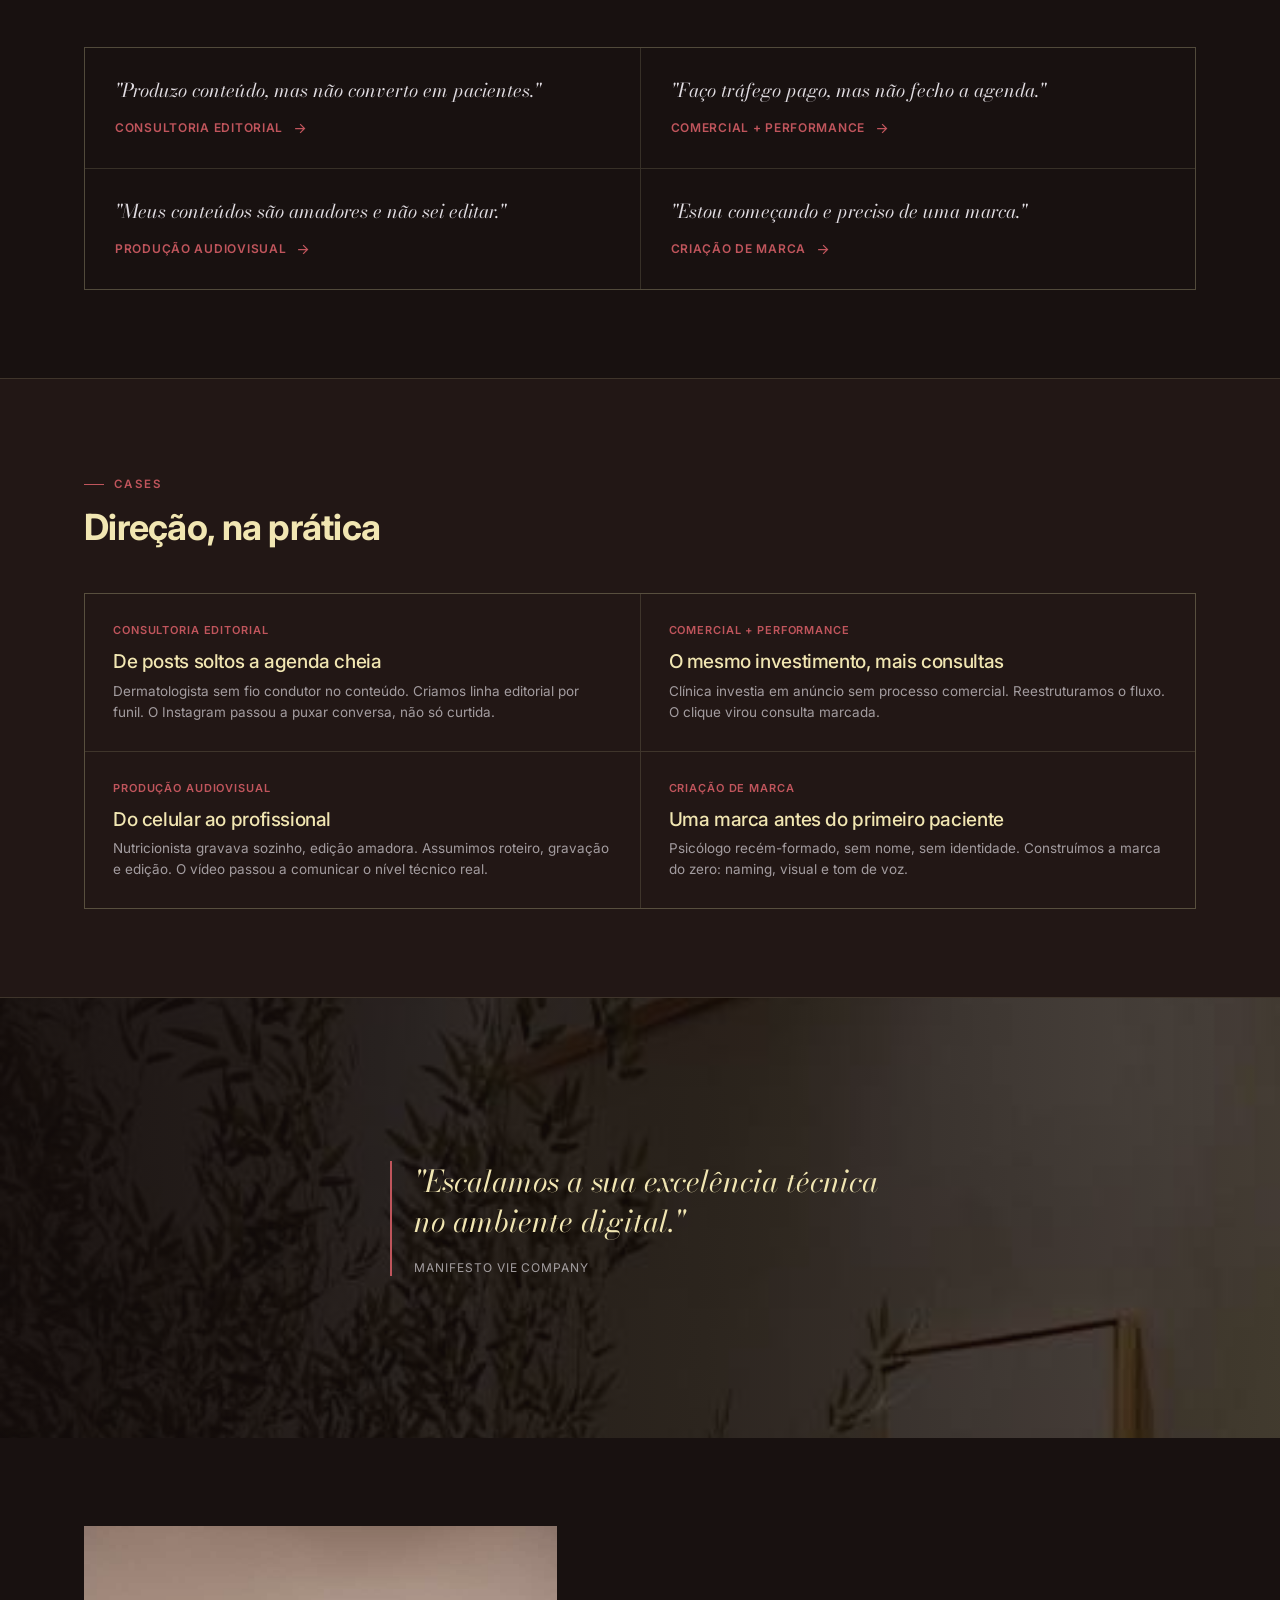
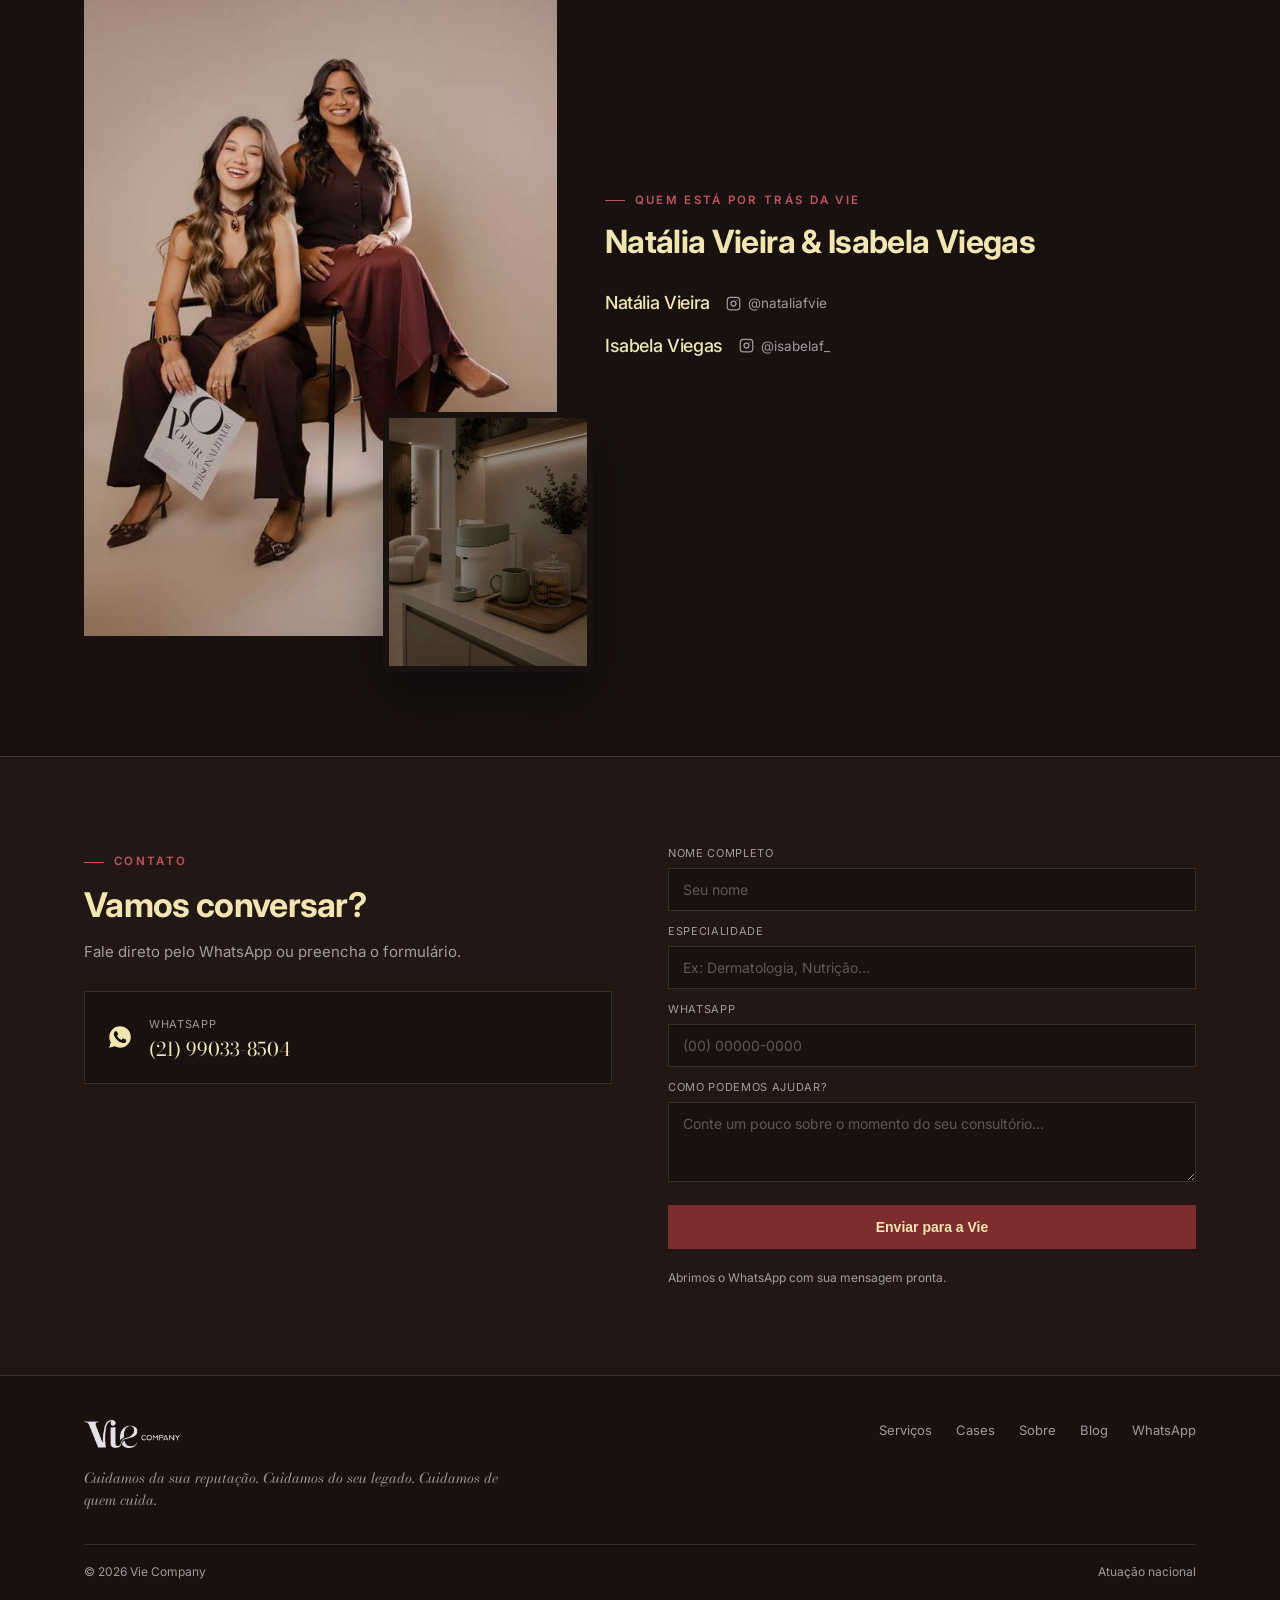
==== commit aba4f9d7: "Point all WhatsApp buttons to the official commercial number Replace (21) 97665-6333 with (21) 99033" ====
--- a/index.html
+++ b/index.html
@@ -1,6 +1,13 @@
 <!DOCTYPE html>
 <html lang="pt-BR">
 <head>
+<!-- Google Tag Manager -->
+<script>(function(w,d,s,l,i){w[l]=w[l]||[];w[l].push({'gtm.start':
+new Date().getTime(),event:'gtm.js'});var f=d.getElementsByTagName(s)[0],
+j=d.createElement(s),dl=l!='dataLayer'?'&l='+l:'';j.async=true;j.src=
+'https://www.googletagmanager.com/gtm.js?id='+i+dl;f.parentNode.insertBefore(j,f);
+})(window,document,'script','dataLayer','GTM-5B8X9KQ9');</script>
+<!-- End Google Tag Manager -->
 <meta charset="UTF-8">
 <meta name="viewport" content="width=device-width, initial-scale=1.0">
 <title>Vie Company | Comunicação Estratégica para Profissionais da Saúde</title>
@@ -11,6 +18,10 @@
 <link rel="stylesheet" href="assets/css/style.css">
 </head>
 <body>
+<!-- Google Tag Manager (noscript) -->
+<noscript><iframe src="https://www.googletagmanager.com/ns.html?id=GTM-5B8X9KQ9"
+height="0" width="0" style="display:none;visibility:hidden"></iframe></noscript>
+<!-- End Google Tag Manager (noscript) -->
 
 <header>
   <nav class="nav">
@@ -34,7 +45,7 @@
     <h1>Sua comunicação deveria provar seu valor tanto quanto o seu consultório.</h1>
     <p class="lede">Vie é uma assessoria de marketing especializada na área da saúde. Direcionamento certo para médicos, dentistas, profissionais da estética, nutricionistas e biomédicos.</p>
     <div class="hero-actions">
-      <a href="https://wa.me/5521976656333" class="btn btn-primary" target="_blank" rel="noopener">Falar no WhatsApp</a>
+      <a href="https://wa.me/5521990338504" class="btn btn-primary" target="_blank" rel="noopener">Falar no WhatsApp</a>
       <a href="#diagnose" class="btn btn-ghost">Qual desses é você?</a>
     </div>
   </div>
@@ -187,9 +198,9 @@
         <span class="eyebrow">Contato</span>
         <h2 style="margin-top:14px;">Vamos conversar?</h2>
         <p class="lede">Fale direto pelo WhatsApp ou preencha o formulário.</p>
-        <a href="https://wa.me/5521976656333" target="_blank" rel="noopener" class="wa-box">
+        <a href="https://wa.me/5521990338504" target="_blank" rel="noopener" class="wa-box">
           <svg width="26" height="26" viewBox="0 0 24 24" fill="var(--cream)"><path d="M12.04 2C6.58 2 2.13 6.45 2.13 11.91c0 1.75.46 3.45 1.32 4.95L2 22l5.28-1.39c1.45.79 3.08 1.21 4.76 1.21h.01c5.46 0 9.91-4.45 9.91-9.91 0-2.65-1.03-5.14-2.9-7.01A9.816 9.816 0 0012.04 2zm5.83 14.05c-.24.68-1.4 1.32-1.94 1.4-.5.08-1.12.11-1.8-.11-.42-.13-.95-.31-1.65-.6-2.9-1.25-4.79-4.17-4.94-4.36-.14-.19-1.18-1.57-1.18-3 0-1.43.75-2.13 1.02-2.42.26-.29.57-.36.76-.36.19 0 .38 0 .55.01.18.01.41-.07.64.49.24.58.81 2 .88 2.15.07.15.11.32.02.51-.09.19-.14.31-.27.48-.14.17-.29.37-.41.5-.14.14-.28.3-.12.58.16.28.71 1.17 1.52 1.89 1.05.94 1.93 1.23 2.21 1.37.28.14.44.11.6-.07.16-.18.68-.79.87-1.06.18-.27.36-.22.6-.13.24.09 1.53.72 1.79.85.26.13.43.19.5.3.06.11.06.65-.18 1.32z"/></svg>
-          <div><span class="label">WhatsApp</span><br><span class="num">(21) 97665-6333</span></div>
+          <div><span class="label">WhatsApp</span><br><span class="num">(21) 99033-8504</span></div>
         </a>
       </div>
       <form id="contactForm">
@@ -216,7 +227,7 @@
         <a href="#cases">Cases</a>
         <a href="#sobre">Sobre</a>
         <a href="blog.html">Blog</a>
-        <a href="https://wa.me/5521976656333" target="_blank" rel="noopener">WhatsApp</a>
+        <a href="https://wa.me/5521990338504" target="_blank" rel="noopener">WhatsApp</a>
       </div>
     </div>
     <div class="footer-bottom">
@@ -226,7 +237,7 @@
   </div>
 </footer>
 
-<a href="https://wa.me/5521976656333" target="_blank" rel="noopener" class="wa-float" aria-label="Falar no WhatsApp">
+<a href="https://wa.me/5521990338504" target="_blank" rel="noopener" class="wa-float" aria-label="Falar no WhatsApp">
   <svg width="28" height="28" viewBox="0 0 24 24" fill="#fff"><path d="M12.04 2C6.58 2 2.13 6.45 2.13 11.91c0 1.75.46 3.45 1.32 4.95L2 22l5.28-1.39c1.45.79 3.08 1.21 4.76 1.21h.01c5.46 0 9.91-4.45 9.91-9.91 0-2.65-1.03-5.14-2.9-7.01A9.816 9.816 0 0012.04 2zm5.83 14.05c-.24.68-1.4 1.32-1.94 1.4-.5.08-1.12.11-1.8-.11-.42-.13-.95-.31-1.65-.6-2.9-1.25-4.79-4.17-4.94-4.36-.14-.19-1.18-1.57-1.18-3 0-1.43.75-2.13 1.02-2.42.26-.29.57-.36.76-.36.19 0 .38 0 .55.01.18.01.41-.07.64.49.24.58.81 2 .88 2.15.07.15.11.32.02.51-.09.19-.14.31-.27.48-.14.17-.29.37-.41.5-.14.14-.28.3-.12.58.16.28.71 1.17 1.52 1.89 1.05.94 1.93 1.23 2.21 1.37.28.14.44.11.6-.07.16-.18.68-.79.87-1.06.18-.27.36-.22.6-.13.24.09 1.53.72 1.79.85.26.13.43.19.5.3.06.11.06.65-.18 1.32z"/></svg>
 </a>
 
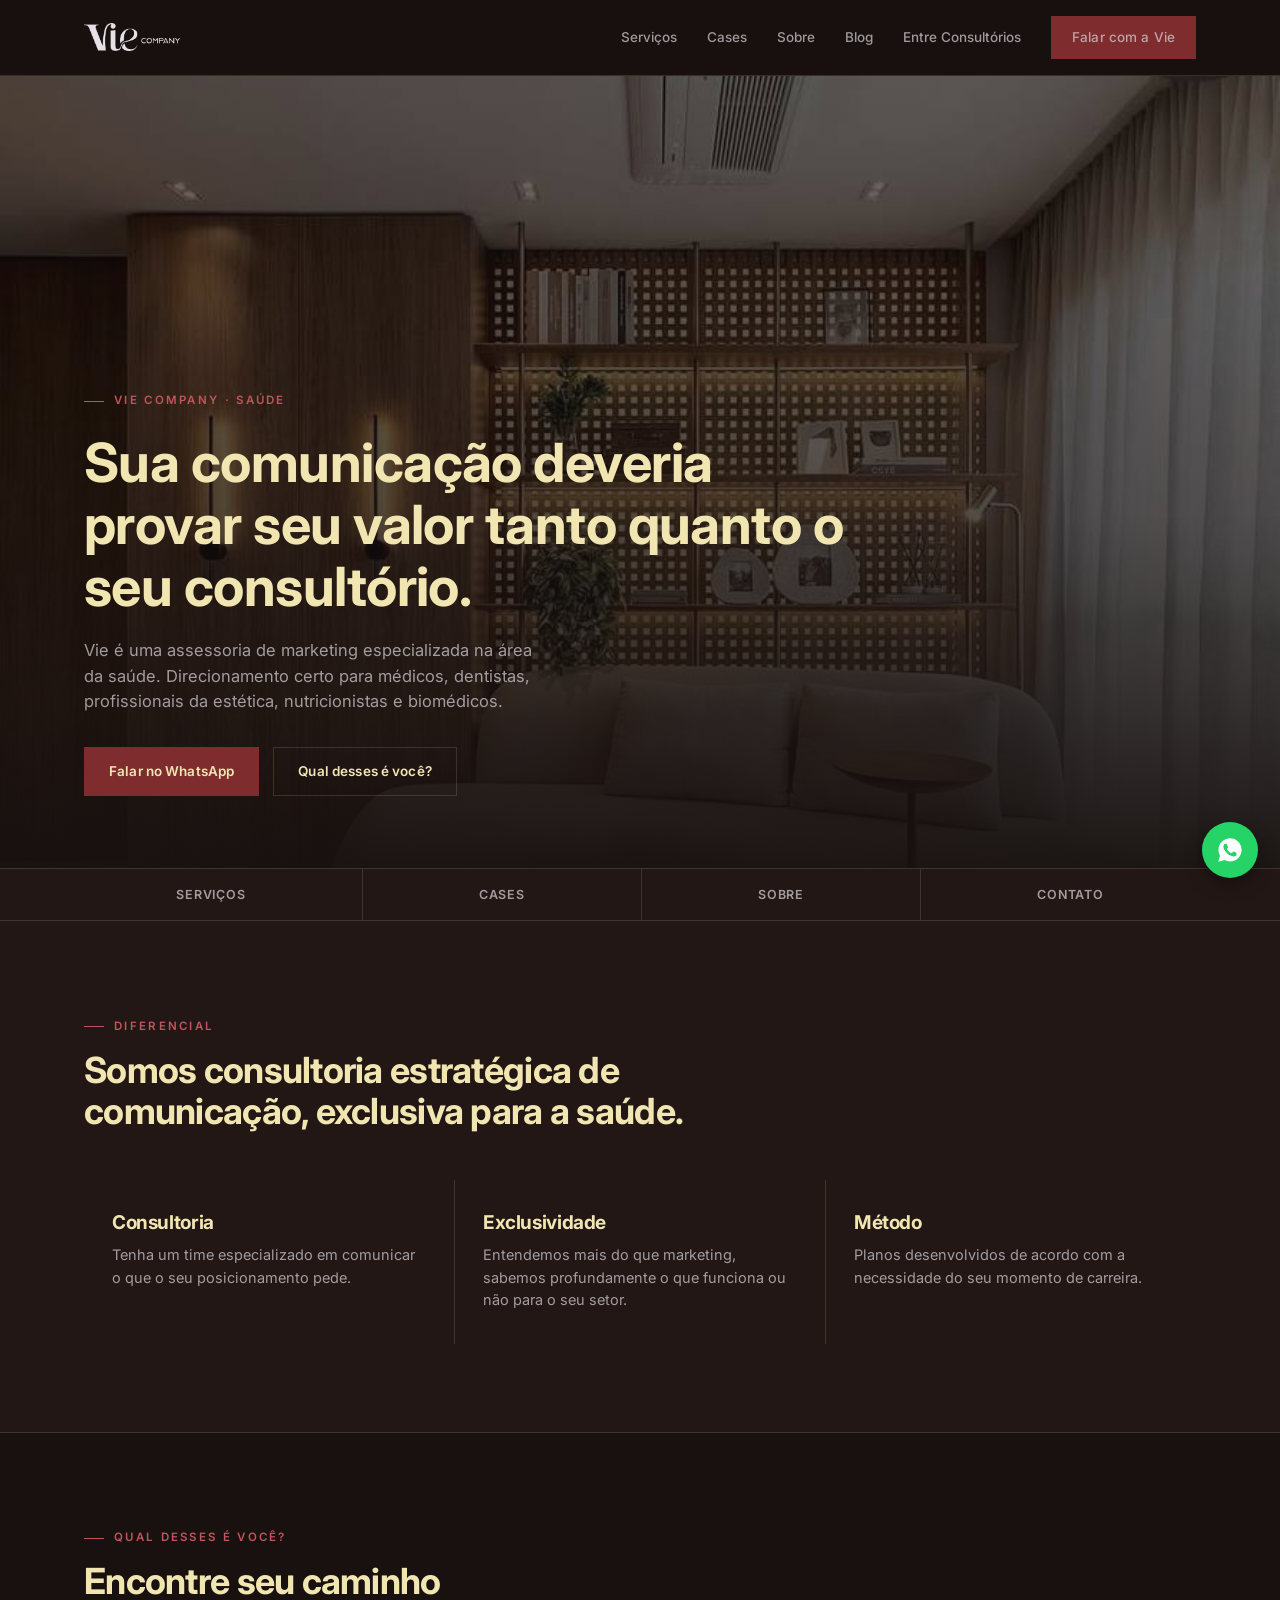
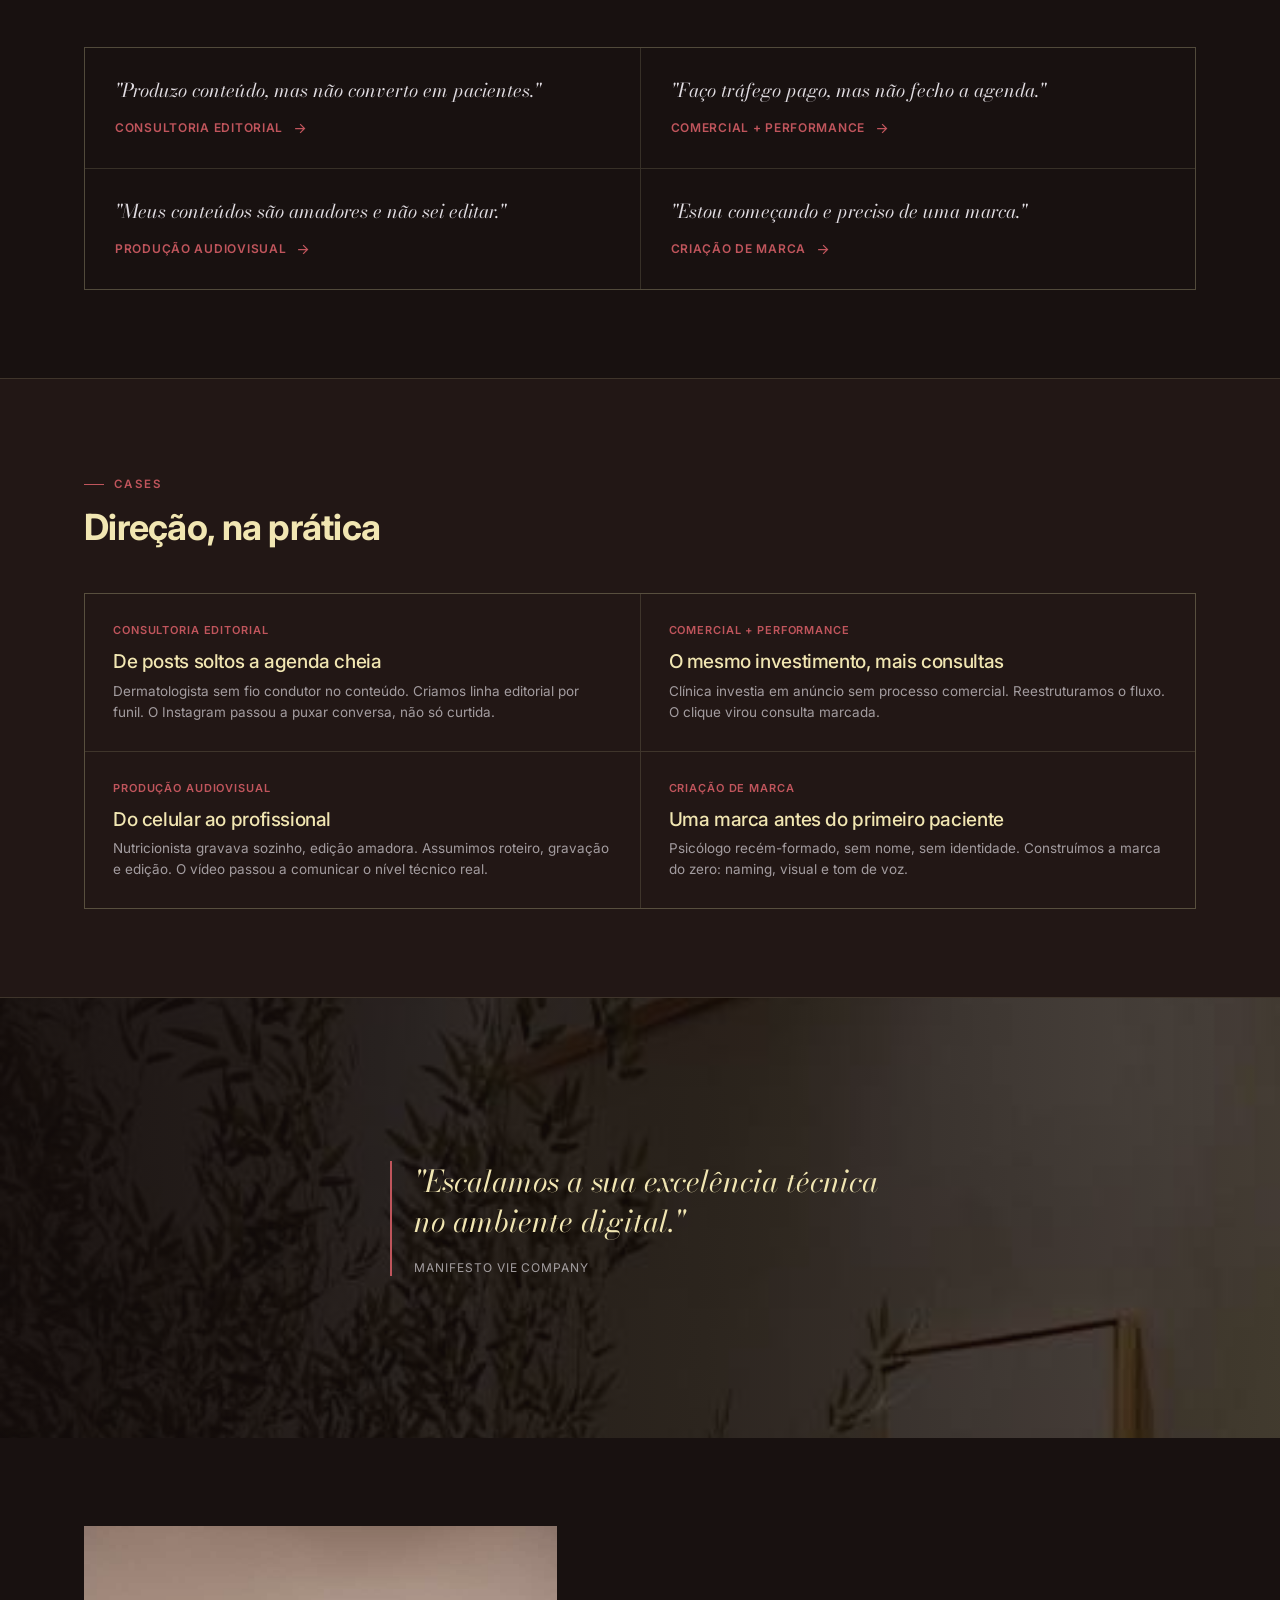
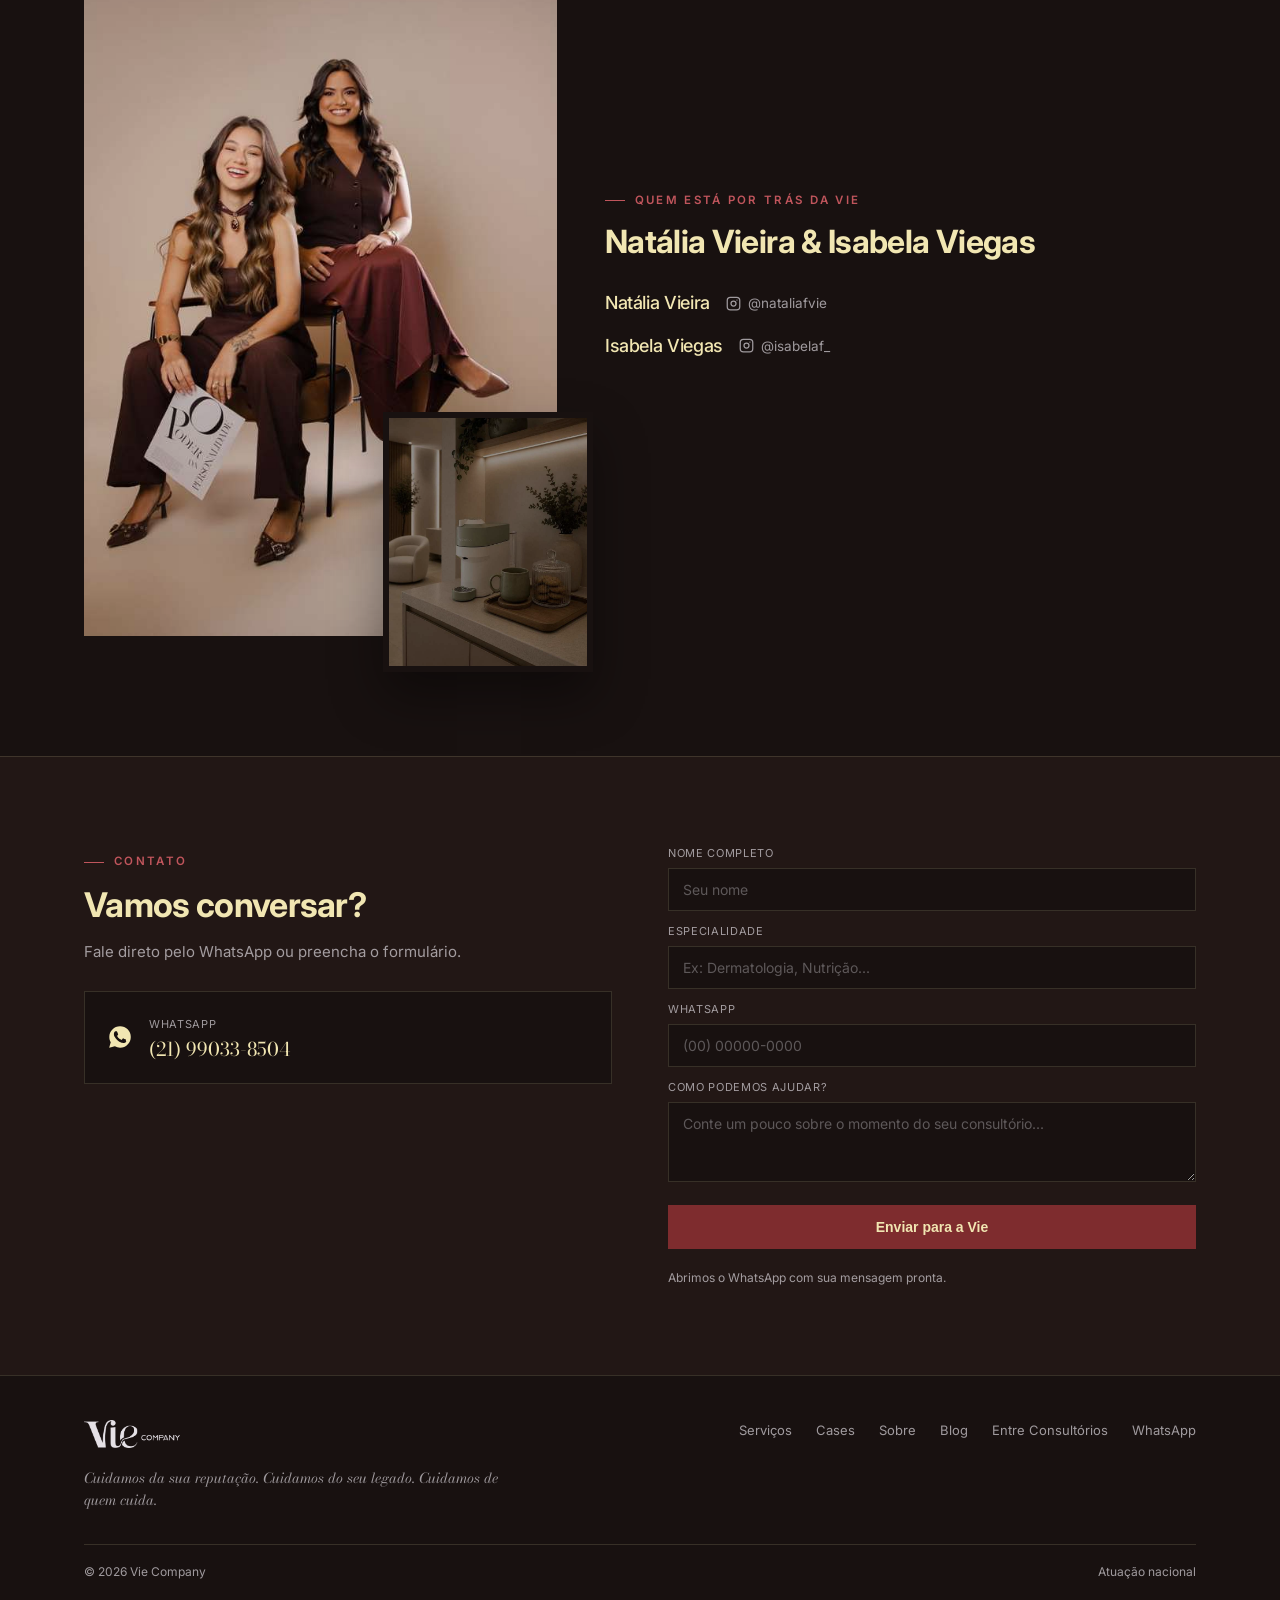
==== commit 5974c98a: "Add Entre Consultórios community page and nav link New entre-consultorios.html presents the Vie What" ====
--- a/index.html
+++ b/index.html
@@ -10,12 +10,45 @@
 <!-- End Google Tag Manager -->
 <meta charset="UTF-8">
 <meta name="viewport" content="width=device-width, initial-scale=1.0">
-<title>Vie Company | Comunicação Estratégica para Profissionais da Saúde</title>
-<meta name="description" content="Assessoria de comunicação exclusiva para médicos, dentistas, nutricionistas e psicólogos. Personal branding, consultoria editorial, produção audiovisual e criação de marca.">
+<title>Vie Company | Comunicação Estratégica para Saúde</title>
+<meta name="description" content="Assessoria de marketing exclusiva para médicos, dentistas e nutricionistas: consultoria editorial, produção audiovisual e criação de marca.">
+<link rel="canonical" href="https://www.viecompany.com.br/">
+<meta property="og:type" content="website">
+<meta property="og:locale" content="pt_BR">
+<meta property="og:site_name" content="Vie Company">
+<meta property="og:title" content="Vie Company | Comunicação Estratégica para Saúde">
+<meta property="og:description" content="Assessoria de marketing exclusiva para médicos, dentistas e nutricionistas: consultoria editorial, produção audiovisual e criação de marca.">
+<meta property="og:url" content="https://www.viecompany.com.br/">
+<meta property="og:image" content="https://www.viecompany.com.br/assets/ambiente-sofa.jpg">
+<meta name="twitter:card" content="summary_large_image">
+<meta name="twitter:title" content="Vie Company | Comunicação Estratégica para Saúde">
+<meta name="twitter:description" content="Assessoria de marketing exclusiva para médicos, dentistas e nutricionistas: consultoria editorial, produção audiovisual e criação de marca.">
+<meta name="twitter:image" content="https://www.viecompany.com.br/assets/ambiente-sofa.jpg">
 <link rel="preconnect" href="https://fonts.googleapis.com">
 <link rel="preconnect" href="https://fonts.gstatic.com" crossorigin>
 <link href="https://fonts.googleapis.com/css2?family=Bodoni+Moda:ital,opsz,wght@0,6..96,400;0,6..96,500;0,6..96,600;0,6..96,700;1,6..96,500&family=Inter:wght@400;500;600;700&display=swap" rel="stylesheet">
+<link rel="icon" href="/favicon.ico" sizes="any">
+<link rel="icon" type="image/png" sizes="32x32" href="assets/favicon-32x32.png">
+<link rel="icon" type="image/png" sizes="16x16" href="assets/favicon-16x16.png">
+<link rel="apple-touch-icon" href="assets/apple-touch-icon.png">
 <link rel="stylesheet" href="assets/css/style.css">
+<script type="application/ld+json">
+{
+  "@context": "https://schema.org",
+  "@type": "ProfessionalService",
+  "name": "Vie Company",
+  "url": "https://www.viecompany.com.br/",
+  "logo": "https://www.viecompany.com.br/assets/logo-horizontal-branco.png",
+  "image": "https://www.viecompany.com.br/assets/ambiente-sofa.jpg",
+  "description": "Assessoria de marketing especializada na área da saúde: consultoria editorial, gestão comercial e performance, produção audiovisual e criação de marca para médicos, dentistas, profissionais da estética, nutricionistas e biomédicos.",
+  "telephone": "+5521990338504",
+  "areaServed": "BR",
+  "address": {
+    "@type": "PostalAddress",
+    "addressCountry": "BR"
+  }
+}
+</script>
 </head>
 <body>
 <!-- Google Tag Manager (noscript) -->
@@ -31,6 +64,7 @@
       <a href="#cases">Cases</a>
       <a href="#sobre">Sobre</a>
       <a href="blog.html">Blog</a>
+      <a href="entre-consultorios.html">Entre Consultórios</a>
       <a href="#contato" class="btn btn-primary nav-cta">Falar com a Vie</a>
     </div>
     <button class="menu-toggle" id="menuToggle" aria-label="Abrir menu">
@@ -227,6 +261,7 @@
         <a href="#cases">Cases</a>
         <a href="#sobre">Sobre</a>
         <a href="blog.html">Blog</a>
+      <a href="entre-consultorios.html">Entre Consultórios</a>
         <a href="https://wa.me/5521990338504" target="_blank" rel="noopener">WhatsApp</a>
       </div>
     </div>
--- a/assets/css/style.css
+++ b/assets/css/style.css
@@ -245,6 +245,36 @@
 .blog-empty-box h3{font-size:20px;margin-bottom:12px;}
 .blog-empty-box p{color:var(--muted);font-size:14.5px;margin-bottom:24px;}
 
+.blog-posts{padding:80px 0 0;background:var(--bg);}
+.blog-grid{display:grid;grid-template-columns:repeat(2,1fr);gap:1px;background:var(--hair);border:1px solid var(--hair);}
+.blog-card{background:var(--bg);padding:30px 26px;display:flex;flex-direction:column;gap:12px;}
+.blog-card .stage{font-size:11px;font-weight:600;letter-spacing:.08em;text-transform:uppercase;color:var(--accent);}
+.blog-card h3{font-size:18px;line-height:1.3;}
+.blog-card p{font-size:14px;color:var(--muted);flex:1;}
+.blog-card .read-more{display:inline-flex;align-items:center;gap:8px;font-size:12px;font-weight:600;letter-spacing:.06em;text-transform:uppercase;color:var(--cream);margin-top:auto;}
+.blog-card .read-more svg{width:14px;height:14px;transition:transform .2s;}
+.blog-card:hover .read-more svg{transform:translateX(4px);}
+
+/* ==========================================================================
+   ARTIGO DO BLOG
+   ========================================================================== */
+.article-hero{padding:150px 0 56px;background:var(--surface);border-bottom:1px solid var(--hair);}
+.article-hero .meta{font-size:12.5px;color:var(--muted);margin-top:16px;letter-spacing:.02em;}
+.article-hero h1{font-size:clamp(28px,4.2vw,40px);margin-top:14px;max-width:760px;}
+.article-hero .lede{max-width:600px;color:var(--muted);font-size:16px;margin-top:18px;}
+
+.article-body{padding:64px 0 88px;background:var(--bg);}
+.article-body .wrap{max-width:720px;}
+.article-body h2{font-size:clamp(20px,2.6vw,26px);margin:44px 0 14px;}
+.article-body h2:first-child{margin-top:0;}
+.article-body p{font-size:15.5px;color:var(--offwhite);margin-bottom:16px;line-height:1.7;}
+.article-body ul{margin:0 0 20px;padding-left:20px;}
+.article-body li{font-size:15.5px;color:var(--offwhite);margin-bottom:8px;line-height:1.6;}
+.article-body a{color:var(--accent);text-decoration:underline;text-underline-offset:3px;}
+.article-body a:hover{color:var(--cream);}
+.article-footer{border-top:1px solid var(--hair);margin-top:48px;padding-top:32px;font-size:13px;color:var(--muted);}
+.article-footer a{color:var(--accent);}
+
 /* ==========================================================================
    RESPONSIVO
    ========================================================================== */
@@ -254,6 +284,7 @@
   .case-grid{grid-template-columns:1fr;}
   .service-steps{grid-template-columns:1fr;}
   .topic-grid{grid-template-columns:1fr;}
+  .blog-grid{grid-template-columns:1fr;}
 }
 @media (max-width:860px){
   .nav-links{position:fixed;top:64px;left:0;right:0;background:var(--surface);flex-direction:column;align-items:flex-start;padding:22px 24px;gap:18px;border-bottom:1px solid var(--hair);transform:translateY(-150%);transition:transform .3s;}
@@ -277,6 +308,9 @@
   .service-list-item h4{flex:none;}
   .blog-hero{padding:120px 0 48px;}
   .blog-topics{padding:56px 0;}
+  .blog-posts{padding:56px 0 0;}
+  .article-hero{padding:120px 0 40px;}
+  .article-body{padding:48px 0 64px;}
 }
 @media (max-width:420px){
   .wrap{padding:0 18px;}
